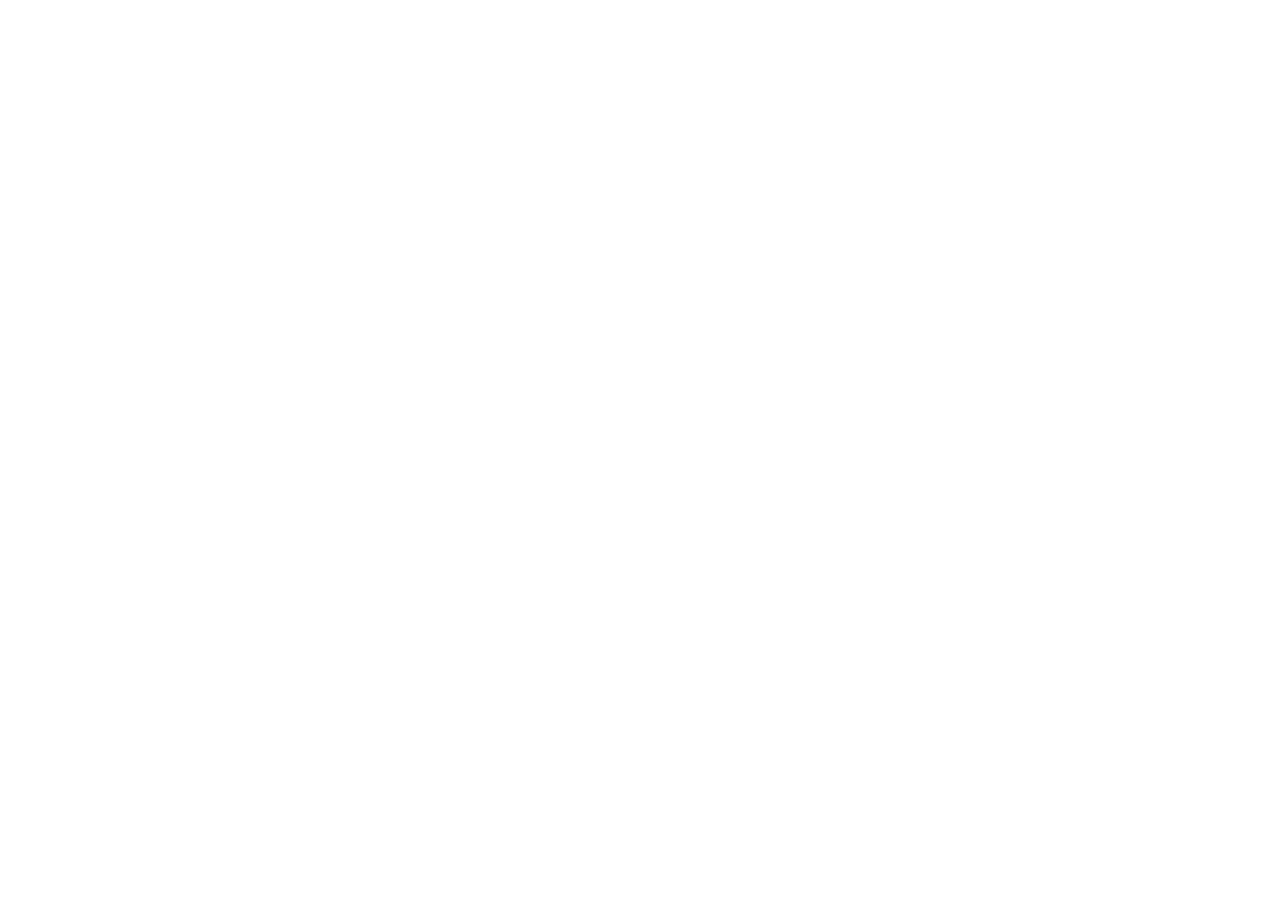
==== index.html @ a5bf9aed "first commit" ====
<!DOCTYPE html>
<html lang="en">

<head>
    <meta charset="UTF-8">
    <meta http-equiv="X-UA-Compatible" content="IE=edge">
    <meta name="viewport" content="width=device-width, initial-scale=1.0">
    <title>hotel</title>
</head>

<body>

</body>

</html>
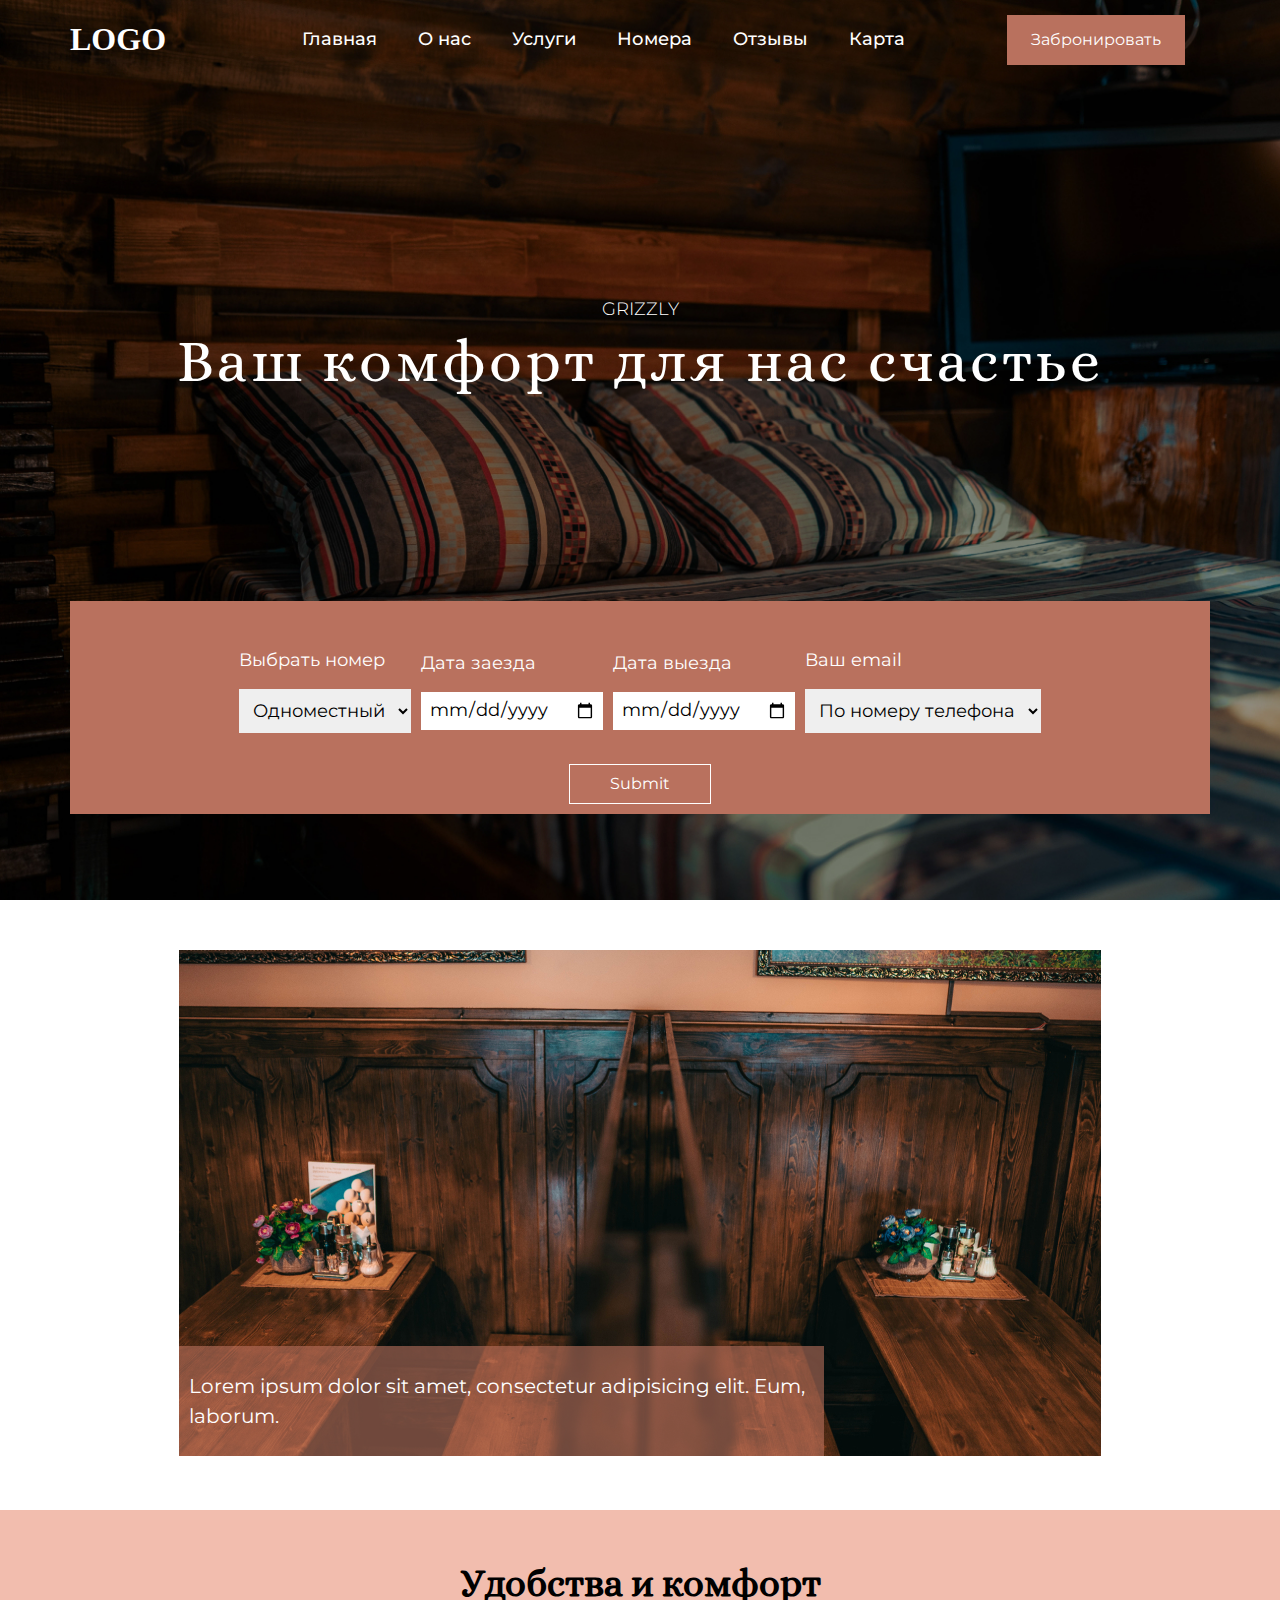
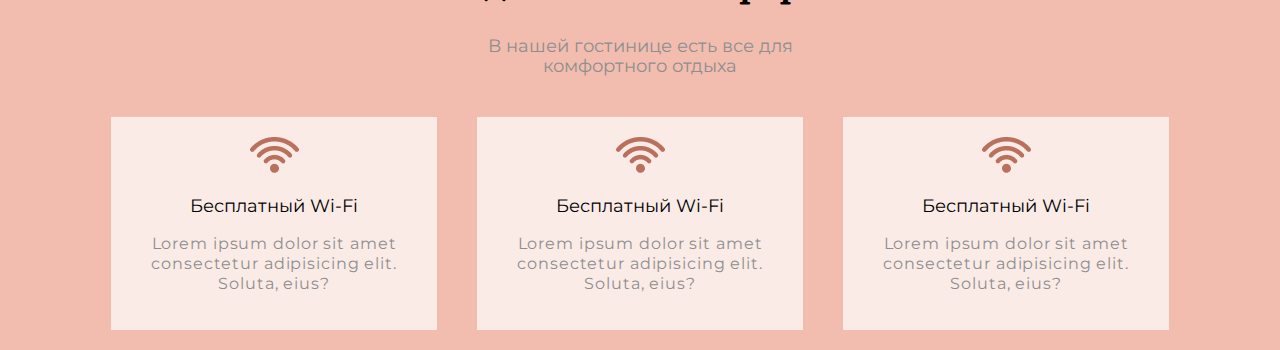
==== commit 6a4c03b4: "Сверстал первую половину." ====
--- a/index.html
+++ b/index.html
@@ -5,10 +5,154 @@
     <meta charset="UTF-8">
     <meta http-equiv="X-UA-Compatible" content="IE=edge">
     <meta name="viewport" content="width=device-width, initial-scale=1.0">
+
+    <link href="https://fonts.googleapis.com/css2?family=Montserrat:ital,wght@0,100;0,200;0,300;0,400;0,500;0,600;0,700;0,800;0,900;1,100;1,200;1,300;1,400;1,500;1,600;1,700;1,800;1,900&display=swap" rel="stylesheet">
+    <link href="https://fonts.googleapis.com/css2?family=Alice&display=swap" rel="stylesheet">
+
+    <link rel="stylesheet" href="./css/normalize.css">
+    <link rel="stylesheet" href="./css/index.css">
+
     <title>hotel</title>
 </head>
 
 <body>
+    <section class="section_100vh main-screen">
+        <div class="container">
+            <header class="header">
+                <div class="logo" style="color: #fff;">
+                    <h1>LOGO</h1>
+                </div>
+
+                <nav class="menu">
+                    <ul>
+                        <li class="menu__item">
+                            <a href="">Главная</a>
+                        </li>
+                        <li class="menu__item">
+                            <a href="">О нас</a>
+                        </li>
+                        <li class="menu__item">
+                            <a href="">Услуги</a>
+                        </li>
+                        <li class="menu__item">
+                            <a href="">Номера</a>
+                        </li>
+                        <li class="menu__item">
+                            <a href="">Отзывы</a>
+                        </li>
+                        <li class="menu__item">
+                            <a href="">Карта</a>
+                        </li>
+                    </ul>
+                </nav>
+
+                <div class="reservation">
+                    <button class=" button-request">
+                        Забронировать
+                    </button>
+                </div>
+
+            </header>
+            <section class="main-screen__content">
+                <div class="main-screen__title">
+                    <p>GRIZZLY</p>
+                    <h1>Ваш комфорт для нас счастье</h1>
+                </div>
+
+                <form action="" class="form-request">
+                    <div class="form-request__wrap">
+                        <div class="form-request__item">
+                            <p>Выбрать номер</p>
+                            <select size="1" class="form-select__item">
+                                <option>Одноместный</option>
+                                <option>Двухместный</option>
+                            </select>
+                        </div>
+                        <div class="form-request__item form-request__date">
+                            <p>Дата заезда</p>
+                            <input type="date">
+                        </div>
+                        <div class="form-request__item form-request__date">
+                            <p>Дата выезда</p>
+                            <input type="date">
+                        </div>
+                        <div class="form-request__item">
+                            <p>Ваш email</p>
+                            <select size="1" class="form-select__item">
+                                <option>По номеру телефона</option>
+                                <option>По email</option>
+                            </select>
+                        </div>
+                    </div>
+                    <div class="button-request__form">
+                        <input type="submit">
+                    </div>
+                </form>
+            </section>
+        </div>
+    </section>
+
+    <section class="gallery">
+        <div class="container">
+            <div class="images">
+                <div class="image">
+                    <img src="./img/imageSlider/1.jpg" alt="">
+                    <div class="image__text">
+                        <p>Lorem ipsum dolor sit amet, consectetur adipisicing elit. Eum, laborum.</p>
+                    </div>
+                </div>
+            </div>
+        </div>
+    </section>
+
+    <section class="advantages">
+        <div class="container">
+            <div class="advantages__wrap">
+                <div class="advantages__text">
+                    <div class="advantages__title">
+                        <h2>Удобства и комфорт</h2>
+                    </div>
+                    <div class="advantages__description">
+                        <p>В нашей гостинице есть все для комфортного отдыха</p>
+                    </div>
+
+                </div>
+
+                <div class="advantages-cards">
+                    <div class="advantages-card">
+                        <div class="advantages-card__img">
+                            <img src="./img/wifi.png" alt="">
+                        </div>
+
+                        <div class="advantages-card__text">
+                            <h3>Бесплатный Wi-Fi</h3>
+                            <p>Lorem ipsum dolor sit amet consectetur adipisicing elit. Soluta, eius?</p>
+                        </div>
+                    </div>
+                    <div class="advantages-card">
+                        <div class="advantages-card__img">
+                            <img src="./img/wifi.png" alt="">
+                        </div>
+
+                        <div class="advantages-card__text">
+                            <h3>Бесплатный Wi-Fi</h3>
+                            <p>Lorem ipsum dolor sit amet consectetur adipisicing elit. Soluta, eius?</p>
+                        </div>
+                    </div>
+                    <div class="advantages-card">
+                        <div class="advantages-card__img">
+                            <img src="./img/wifi.png" alt="">
+                        </div>
+
+                        <div class="advantages-card__text">
+                            <h3>Бесплатный Wi-Fi</h3>
+                            <p>Lorem ipsum dolor sit amet consectetur adipisicing elit. Soluta, eius?</p>
+                        </div>
+                    </div>
+                </div>
+            </div>
+        </div>
+    </section>
 
 </body>
 
--- a/css/index.css
+++ b/css/index.css
@@ -0,0 +1,228 @@
+button,
+input,
+select {
+    border: none;
+    outline: none;
+}
+
+body {
+    color: #fff;
+}
+
+a {
+    text-decoration: none;
+    color: #fff;
+}
+
+ul {
+    list-style-type: none;
+}
+
+.button-request {
+    font-family: Montserrat, sans-serif;
+    color: #fff;
+    border: none;
+    background: #B9715E;
+    padding: 16px 24px;
+}
+
+.section_100vh {
+    min-height: 100vh;
+}
+
+.container {
+    width: 100%;
+    max-width: 1140px;
+    margin: 0 auto;
+}
+
+.main-screen {
+    background-image: url("../img/background.jpg");
+    background-size: cover;
+}
+
+.header {
+    display: flex;
+    justify-content: space-between;
+    align-items: center;
+}
+
+.logo {
+    width: 10%;
+}
+
+.menu {
+    width: 60%;
+}
+
+.reservation {
+    text-align: center;
+    width: 20%;
+}
+
+.menu ul {
+    display: flex;
+    justify-content: space-around;
+}
+
+.menu__item {
+    font-family: Montserrat, sans-serif;
+    font-size: 18px;
+    font-weight: 500;
+}
+
+.main-screen__title {
+    padding: 200px 0;
+    text-align: center;
+}
+
+.main-screen__title p {
+    font-size: 18px;
+    line-height: 22px;
+    font-family: Montserrat, sans-serif;
+    font-weight: 300;
+}
+
+.main-screen__title h1 {
+    font-family: Alice;
+    font-size: 60px;
+    line-height: 1px;
+    font-weight: normal;
+    letter-spacing: 0.055em;
+}
+
+.form-request {
+    display: flex;
+    justify-content: center;
+    align-items: center;
+    background: #B9715E;
+    flex-wrap: wrap;
+}
+
+.form-request__wrap {
+    font-family: Montserrat;
+    font-size: 18px;
+    display: flex;
+    justify-content: center;
+    align-items: center;
+    padding: 31px;
+    width: 100%;
+}
+
+.form-request__item {
+    padding: 0 5px;
+}
+
+.form-request input,
+.form-select__item {
+    padding: 10px;
+}
+
+.form-request__date input {
+    padding: 7.5px;
+}
+
+.button-request__form {
+    padding-bottom: 10px;
+}
+
+.button-request__form input {
+    font-family: Montserrat, sans-serif;
+    color: #fff;
+    border: none;
+    background: transparent;
+    border: white 1px solid;
+    padding: 10px 40px;
+}
+
+.gallery {
+    padding: 50px;
+}
+
+.images {
+    display: flex;
+    justify-content: center;
+}
+
+.image {
+    position: relative;
+}
+
+.image__text {
+    position: absolute;
+    bottom: 4px;
+    left: 0;
+    background: rgba(185, 113, 94, 0.6);
+    max-width: 70%;
+}
+
+.image__text p {
+    font-family: Montserrat;
+    font-style: normal;
+    font-weight: normal;
+    font-size: 20px;
+    line-height: 30px;
+    padding: 5px 10px;
+}
+
+.advantages {
+    background: rgba(230, 123, 94, 0.5);
+}
+
+.advantages__wrap {
+    padding: 20px;
+}
+
+.advantages__text {
+    text-align: center;
+}
+
+.advantages__title {
+    color: #000;
+    font-family: Alice;
+    font-size: 25px;
+}
+
+.advantages__description {
+    margin: 0 auto;
+    font-family: Montserrat;
+    font-style: normal;
+    font-weight: normal;
+    font-size: 18px;
+    color: #8E8E8E;
+    max-width: 430px;
+}
+
+.advantages-cards {
+    margin-top: 40px;
+    display: flex;
+    justify-content: center;
+    flex-wrap: wrap;
+}
+
+.advantages-card {
+    width: 26%;
+    margin: 0 20px;
+    padding: 20px;
+    text-align: center;
+    background: rgba(255, 255, 255, 0.7);
+}
+
+.advantages-card__text h3 {
+    color: #000000;
+    font-family: Montserrat;
+    font-style: normal;
+    font-weight: normal;
+    font-size: 18px;
+}
+
+.advantages-card__text p {
+    font-family: Montserrat;
+    font-style: normal;
+    font-weight: normal;
+    font-size: 16px;
+    line-height: 20px;
+    text-align: center;
+    letter-spacing: 0.055em;
+    color: #8E8E8E;
+}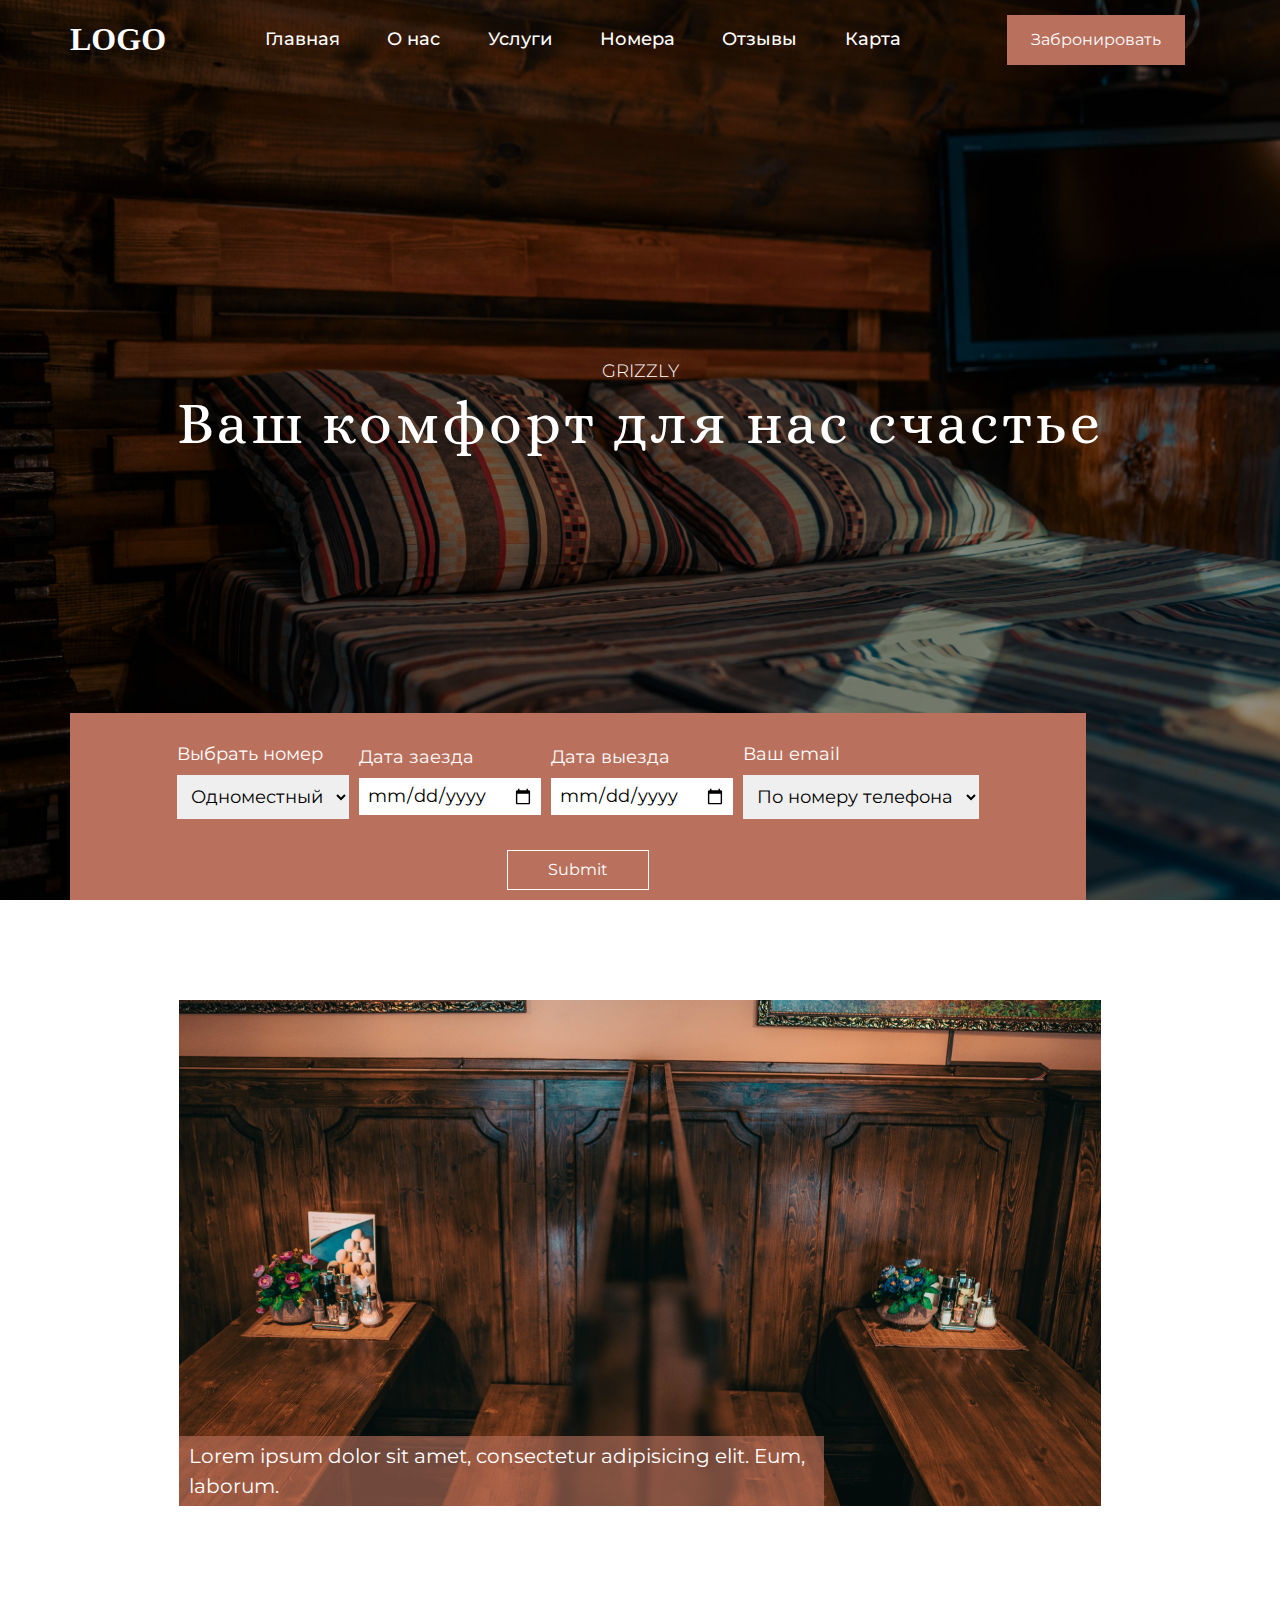
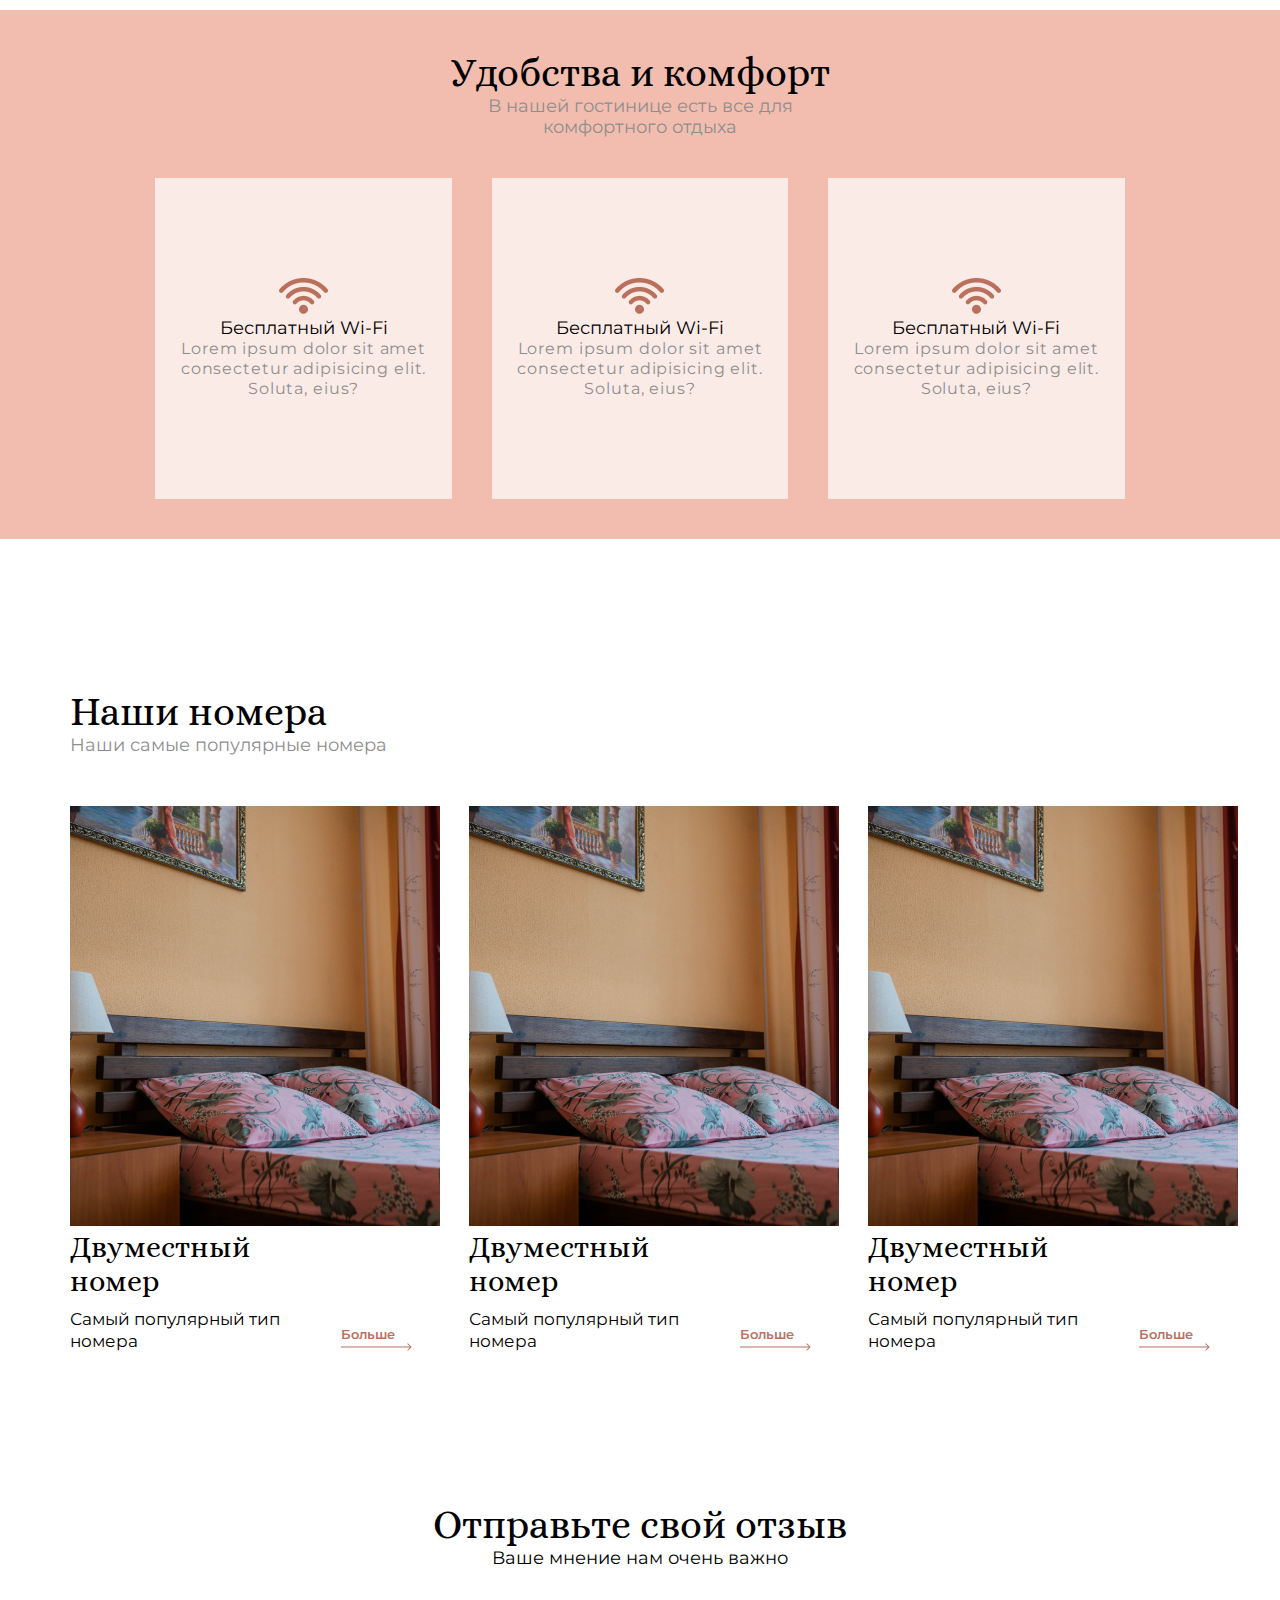
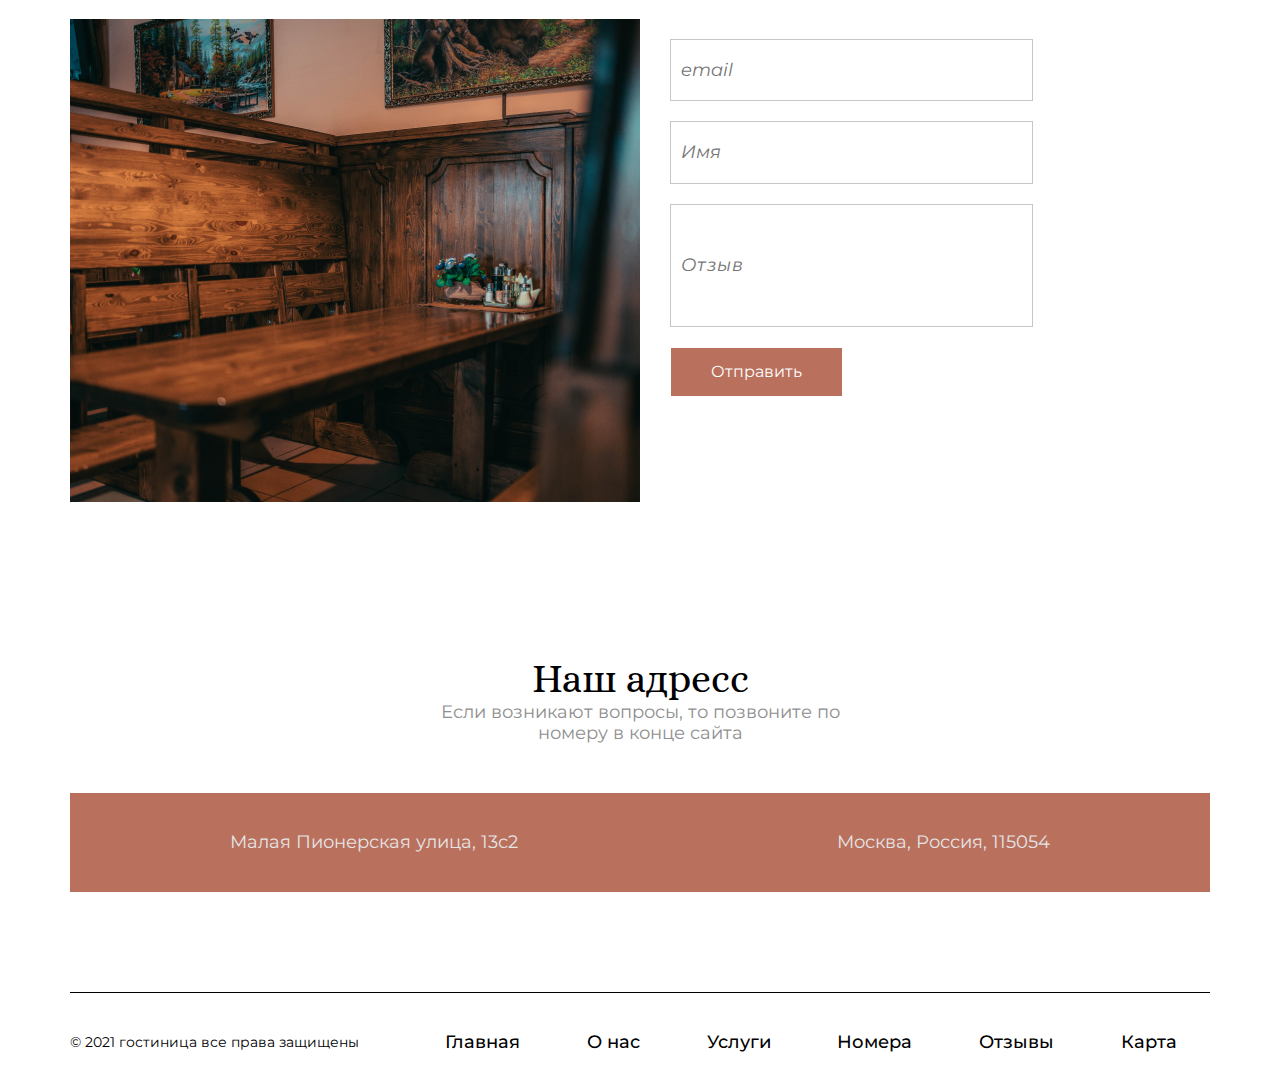
==== commit 2a18065f: "Выровнял header через absolute. Закончил версию под ПК." ====
--- a/index.html
+++ b/index.html
@@ -54,40 +54,42 @@
 
             </header>
             <section class="main-screen__content">
-                <div class="main-screen__title">
-                    <p>GRIZZLY</p>
-                    <h1>Ваш комфорт для нас счастье</h1>
-                </div>
-
-                <form action="" class="form-request">
-                    <div class="form-request__wrap">
-                        <div class="form-request__item">
-                            <p>Выбрать номер</p>
-                            <select size="1" class="form-select__item">
+                <div class="main-screen__wrap">
+                    <div class="main-screen__title">
+                        <p>GRIZZLY</p>
+                        <h1>Ваш комфорт для нас счастье</h1>
+                    </div>
+
+                    <form action="" class="form-request">
+                        <div class="form-request__wrap">
+                            <div class="form-request__item">
+                                <p>Выбрать номер</p>
+                                <select size="1" class="form-select__item">
                                 <option>Одноместный</option>
                                 <option>Двухместный</option>
                             </select>
-                        </div>
-                        <div class="form-request__item form-request__date">
-                            <p>Дата заезда</p>
-                            <input type="date">
-                        </div>
-                        <div class="form-request__item form-request__date">
-                            <p>Дата выезда</p>
-                            <input type="date">
-                        </div>
-                        <div class="form-request__item">
-                            <p>Ваш email</p>
-                            <select size="1" class="form-select__item">
+                            </div>
+                            <div class="form-request__item form-request__date">
+                                <p>Дата заезда</p>
+                                <input type="date">
+                            </div>
+                            <div class="form-request__item form-request__date">
+                                <p>Дата выезда</p>
+                                <input type="date">
+                            </div>
+                            <div class="form-request__item">
+                                <p>Ваш email</p>
+                                <select size="1" class="form-select__item">
                                 <option>По номеру телефона</option>
                                 <option>По email</option>
                             </select>
-                        </div>
-                    </div>
-                    <div class="button-request__form">
-                        <input type="submit">
-                    </div>
-                </form>
+                            </div>
+                        </div>
+                        <div class="button-request__form">
+                            <input type="submit">
+                        </div>
+                    </form>
+                </div>
             </section>
         </div>
     </section>
@@ -154,6 +156,163 @@
         </div>
     </section>
 
+    <section class="rooms">
+        <div class="container">
+            <div class="rooms__wrap">
+                <div class="rooms__title">
+                    <h3>Наши номера</h3>
+                    <p>
+                        Наши самые популярные номера
+                    </p>
+                </div>
+
+                <div class="rooms-cards">
+                    <div class="room-card">
+                        <div class="room__img">
+                            <img src="./img/imageRooms/1.png" alt="">
+                        </div>
+                        <div class="room-info">
+                            <div class="room-info__text">
+                                <a href="">Двуместный номер</a>
+                                <p>Самый популярный тип номера</p>
+                            </div>
+                            <div class="room-link">
+                                <a href="#">
+                                    <div class="room-link__text">
+                                        <p>Больше</p>
+                                        <img src="./img/arrow.png" alt="">
+                                    </div>
+                                </a>
+                            </div>
+                        </div>
+                    </div>
+                    <div class="room-card">
+                        <div class="room__img">
+                            <img src="./img/imageRooms/1.png" alt="">
+                        </div>
+                        <div class="room-info">
+                            <div class="room-info__text">
+                                <a href="">Двуместный номер</a>
+                                <p>Самый популярный тип номера</p>
+                            </div>
+                            <div class="room-link">
+                                <a href="#">
+                                    <div class="room-link__text">
+                                        <p>Больше</p>
+                                        <img src="./img/arrow.png" alt="">
+                                    </div>
+                                </a>
+                            </div>
+                        </div>
+                    </div>
+                    <div class="room-card">
+                        <div class="room__img">
+                            <img src="./img/imageRooms/1.png" alt="">
+                        </div>
+                        <div class="room-info">
+                            <div class="room-info__text">
+                                <a href="">Двуместный номер</a>
+                                <p>Самый популярный тип номера</p>
+                            </div>
+                            <div class="room-link">
+                                <a href="#">
+                                    <div class="room-link__text">
+                                        <p>Больше</p>
+                                        <img src="./img/arrow.png" alt="">
+                                    </div>
+                                </a>
+                            </div>
+                        </div>
+                    </div>
+                </div>
+            </div>
+        </div>
+    </section>
+
+    <section class="review">
+        <div class="container">
+            <div class="review__wrap">
+                <div class="review__title">
+                    <h2>Отправьте свой отзыв</h2>
+                    <p>Ваше мнение нам очень важно</p>
+                </div>
+
+                <div class="review-content">
+                    <div class="review-content__img">
+                        <img src="./img/background-review.jpg" alt="">
+                    </div>
+                    <div class="review-content__form">
+                        <form action="" class="review-form">
+                            <input type="text" placeholder="email" class="review-form__item">
+                            <input type="text" placeholder="Имя" class="review-form__item">
+                            <input type="text" placeholder="Отзыв" class="form__review">
+
+                            <button class="review__btn">
+                                Отправить
+                            </button>
+                        </form>
+                    </div>
+                </div>
+            </div>
+        </div>
+    </section>
+
+    <section class="address">
+        <div class="container">
+            <div class="address__wrap">
+                <div class="address-title">
+                    <h2>Наш адресс</h2>
+                    <p>Если возникают вопросы, то позвоните по номеру в конце сайта</p>
+                </div>
+                <div class="our-address">
+                    <div class="street">
+                        <p>Малая Пионерская улица, 13с2</p>
+                    </div>
+                    <div class="city">
+                        <p> Москва, Россия, 115054</p>
+                    </div>
+                </div>
+            </div>
+        </div>
+    </section>
+
+    <script type="text/javascript" charset="utf-8" async src="https://api-maps.yandex.ru/services/constructor/1.0/js/?um=constructor%3Adae9c3889c073b16b7e6adbdf077f5c8fb7e6ec7d038e91c7e09d894004994eb&amp;width=100%25&amp;height=462&amp;lang=ru_RU&amp;scroll=true"></script>
+
+    <footer class="footer">
+        <div class="container">
+            <div class="footer__wrap">
+                <div class="hostel-law">
+                    <p>© 2021 гостиница все права защищены</p>
+                </div>
+
+                <nav class="menu">
+                    <ul>
+                        <li class="menu__item">
+                            <a href="">Главная</a>
+                        </li>
+                        <li class="menu__item">
+                            <a href="">О нас</a>
+                        </li>
+                        <li class="menu__item">
+                            <a href="">Услуги</a>
+                        </li>
+                        <li class="menu__item">
+                            <a href="">Номера</a>
+                        </li>
+                        <li class="menu__item">
+                            <a href="">Отзывы</a>
+                        </li>
+                        <li class="menu__item">
+                            <a href="">Карта</a>
+                        </li>
+                    </ul>
+                </nav>
+            </div>
+        </div>
+
+    </footer>
+
+
 </body>
 
 </html>--- a/css/index.css
+++ b/css/index.css
@@ -1,3 +1,9 @@
+* {
+    margin: 0;
+    padding: 0;
+    box-sizing: border-box;
+}
+
 button,
 input,
 select {
@@ -11,7 +17,6 @@
 
 a {
     text-decoration: none;
-    color: #fff;
 }
 
 ul {
@@ -71,9 +76,17 @@
     font-weight: 500;
 }
 
+.menu__item a {
+    color: #fff;
+}
+
 .main-screen__title {
-    padding: 200px 0;
-    text-align: center;
+    text-align: center;
+    margin: 0 auto;
+    position: absolute;
+    top: 40%;
+    left: 0;
+    right: 0;
 }
 
 .main-screen__title p {
@@ -97,6 +110,12 @@
     align-items: center;
     background: #B9715E;
     flex-wrap: wrap;
+    position: absolute;
+    bottom: 0;
+}
+
+.form-request__item p {
+    padding-bottom: 10px;
 }
 
 .form-request__wrap {
@@ -136,7 +155,7 @@
 }
 
 .gallery {
-    padding: 50px;
+    margin: 100px 0;
 }
 
 .images {
@@ -170,17 +189,19 @@
 }
 
 .advantages__wrap {
-    padding: 20px;
+    padding: 40px 0;
 }
 
 .advantages__text {
     text-align: center;
 }
 
-.advantages__title {
-    color: #000;
-    font-family: Alice;
-    font-size: 25px;
+.advantages__title h2 {
+    font-family: Alice;
+    font-style: normal;
+    font-weight: normal;
+    font-size: 40px;
+    color: #000000;
 }
 
 .advantages__description {
@@ -203,7 +224,7 @@
 .advantages-card {
     width: 26%;
     margin: 0 20px;
-    padding: 20px;
+    padding: 100px 20px;
     text-align: center;
     background: rgba(255, 255, 255, 0.7);
 }
@@ -225,4 +246,229 @@
     text-align: center;
     letter-spacing: 0.055em;
     color: #8E8E8E;
+}
+
+.rooms {
+    color: #000;
+    margin-top: 150px;
+}
+
+.rooms__title h3 {
+    font-family: Alice;
+    font-style: normal;
+    font-weight: normal;
+    font-size: 40px;
+    color: #000000;
+    margin: 0px;
+}
+
+.rooms__title p {
+    font-family: Montserrat;
+    font-style: normal;
+    font-weight: normal;
+    font-size: 18px;
+    color: #8E8E8E;
+}
+
+.rooms-cards {
+    display: flex;
+    flex-wrap: wrap;
+    justify-content: space-between;
+    margin-top: 50px;
+}
+
+.room-card {
+    width: 30%;
+}
+
+.room-info__text a {
+    font-family: Alice;
+    font-style: normal;
+    font-weight: normal;
+    font-size: 30px;
+    line-height: 34px;
+    color: #000000;
+}
+
+.room-info__text p {
+    padding-top: 10px;
+    font-family: Montserrat;
+    font-style: normal;
+    font-weight: normal;
+    font-size: 17px;
+    line-height: 22px;
+    color: #000000;
+}
+
+.room-link a {
+    font-family: Montserrat;
+    font-style: normal;
+    font-weight: 600;
+    font-size: 13px;
+    line-height: 12px;
+    color: #B9715E;
+}
+
+.room-info {
+    display: flex;
+    align-items: flex-end;
+}
+
+.room-link {
+    display: block;
+    margin-left: 20px;
+}
+
+.review {
+    margin-top: 150px;
+    color: #000;
+}
+
+.review__title {
+    text-align: center;
+}
+
+.review__title h2 {
+    font-family: Alice;
+    font-style: normal;
+    font-weight: normal;
+    font-size: 40px;
+    line-height: 46px;
+    text-align: center;
+    color: #000000;
+}
+
+.review__title p {
+    font-family: Montserrat;
+    font-style: normal;
+    font-weight: normal;
+    font-size: 18px;
+}
+
+.review-content {
+    margin-top: 50px;
+    display: flex;
+}
+
+.review-content__form {
+    margin-left: 30px;
+}
+
+.review-form input {
+    margin-top: 20px;
+}
+
+.review-form__item {
+    display: block;
+    padding: 20px 100px;
+    padding-left: 10px;
+    border: 1px solid rgba(142, 142, 142, 0.5);
+    box-sizing: border-box;
+    font-family: Montserrat;
+    font-style: italic;
+    font-weight: normal;
+    font-size: 18px;
+    color: #8E8E8E;
+}
+
+.form__review {
+    padding: 50px 100px;
+    padding-left: 10px;
+    border: 1px solid rgba(142, 142, 142, 0.5);
+    box-sizing: border-box;
+    font-family: Montserrat;
+    font-style: italic;
+    font-weight: normal;
+    font-size: 18px;
+    /* identical to box height */
+    letter-spacing: 0.055em;
+    color: #8E8E8E;
+}
+
+.review-content__form button {
+    display: block;
+    margin-top: 20px;
+}
+
+.review__btn {
+    font-family: Montserrat, sans-serif;
+    color: #fff;
+    border: none;
+    border: white 1px solid;
+    padding: 15px 40px;
+    background: #B9715E;
+}
+
+.address {
+    margin-top: 150px;
+    color: #000;
+}
+
+.address-title h2 {
+    font-family: Alice;
+    font-style: normal;
+    font-weight: normal;
+    font-size: 40px;
+    color: #000000;
+}
+
+.address-title p {
+    margin-top: 20px;
+    margin: 0 auto;
+    max-width: 40%;
+    font-family: Montserrat;
+    font-style: normal;
+    font-weight: normal;
+    font-size: 18px;
+    text-align: center;
+    color: #8E8E8E;
+}
+
+.address-title {
+    text-align: center;
+}
+
+.our-address {
+    margin-top: 50px;
+    background: #B9715E;
+    display: flex;
+    justify-content: space-around;
+    padding: 39px 0;
+}
+
+.street p,
+.city p {
+    font-family: Montserrat;
+    font-style: normal;
+    font-weight: normal;
+    font-size: 18px;
+    color: #E5E5E5;
+}
+
+.footer__wrap {
+    border-top: 1px solid #000000;
+    padding: 39px 0;
+    margin-top: 100px;
+    display: flex;
+    align-items: center;
+}
+
+.footer nav ul li a {
+    color: #000;
+}
+
+.footer__wrap .hostel-law {
+    width: 30%;
+}
+
+.footer__wrap .hostel-law p {
+    color: #000;
+    font-family: Montserrat;
+    font-style: normal;
+    font-weight: normal;
+    font-size: 14px;
+}
+
+.footer__wrap .menu {
+    width: 70%;
 }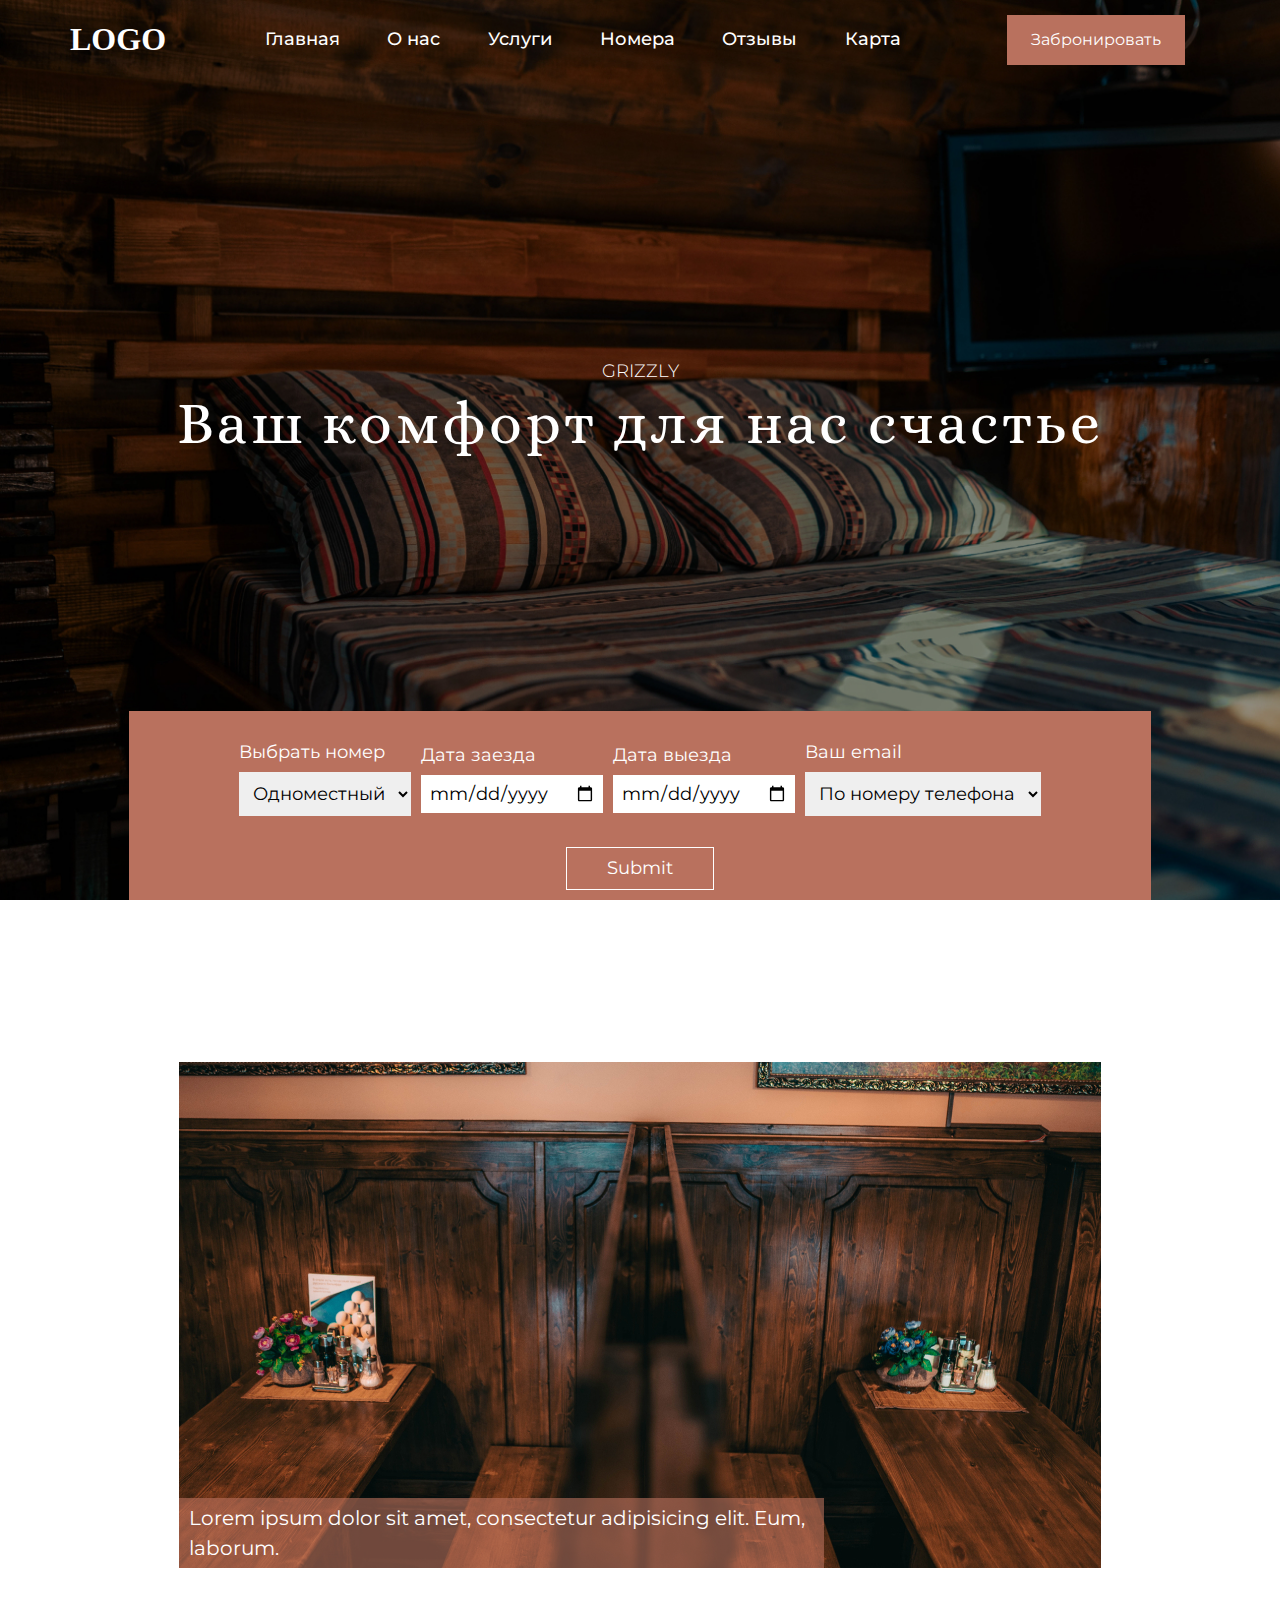
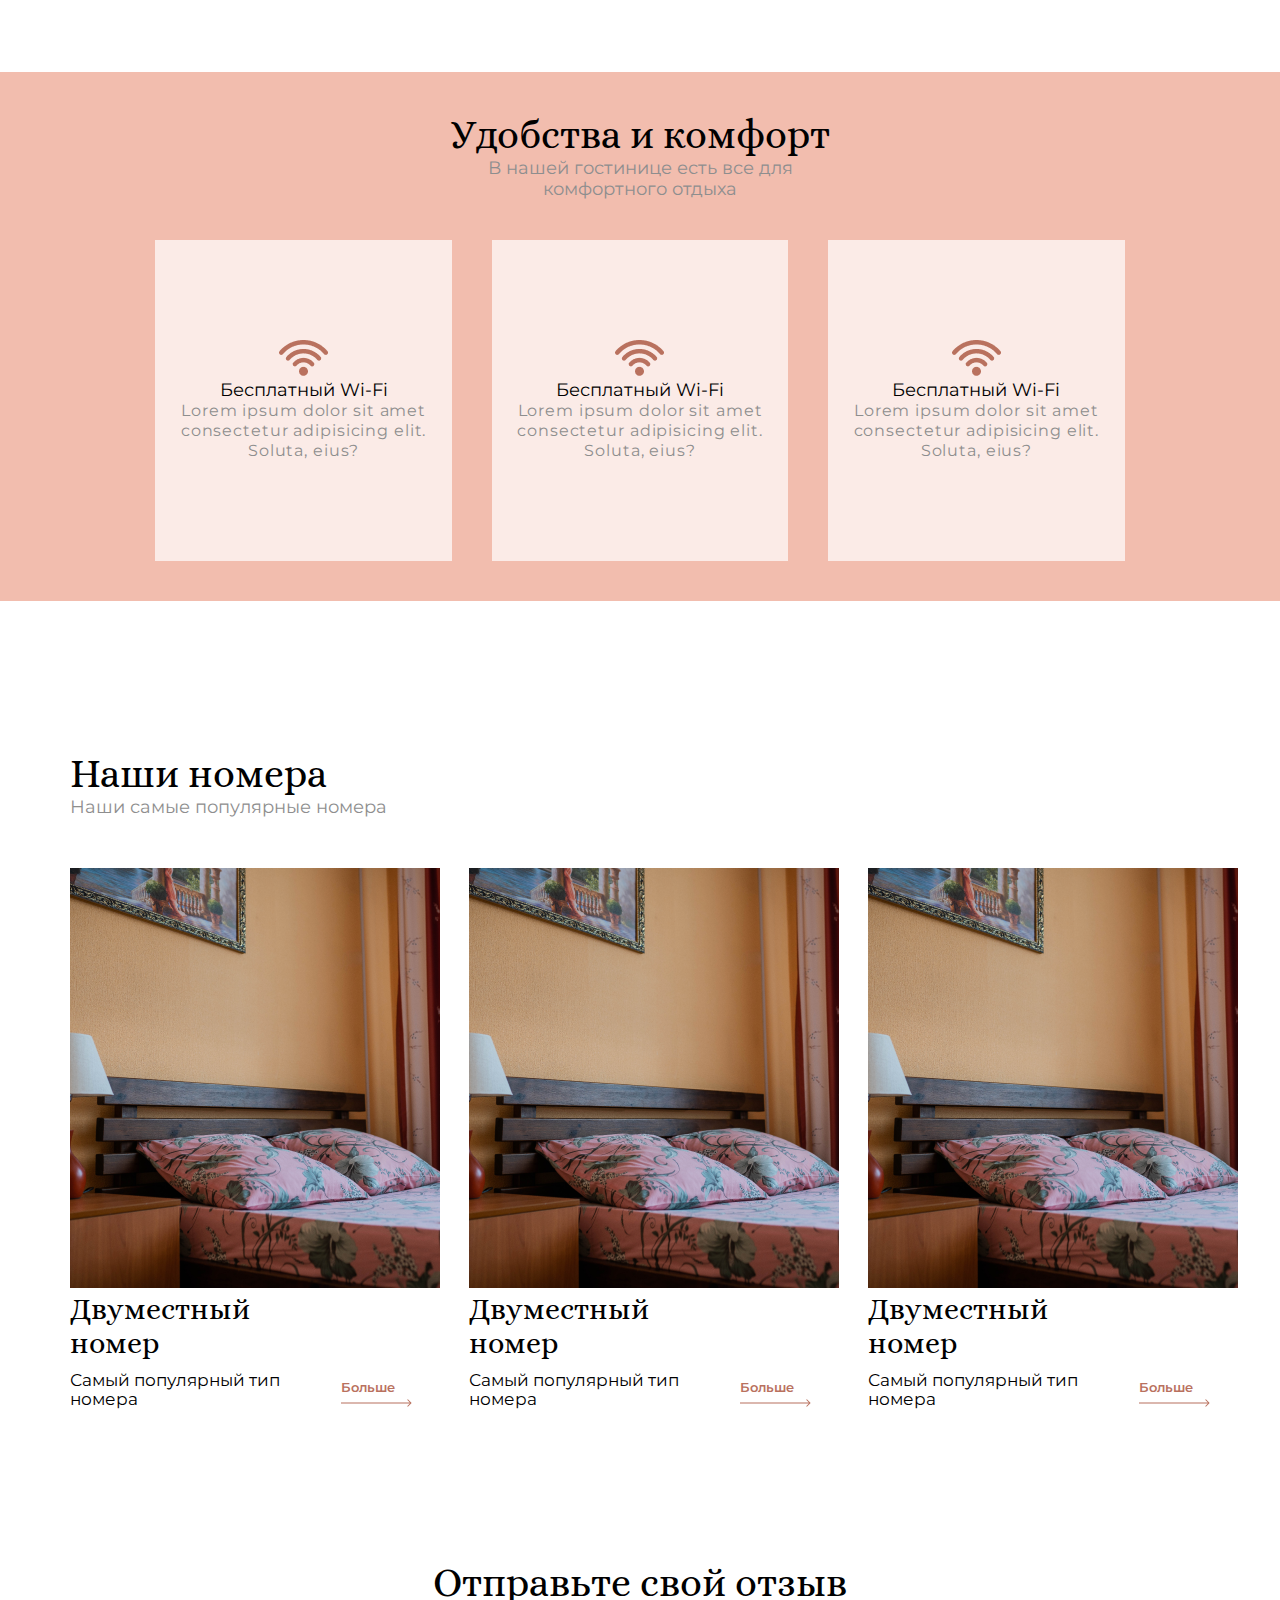
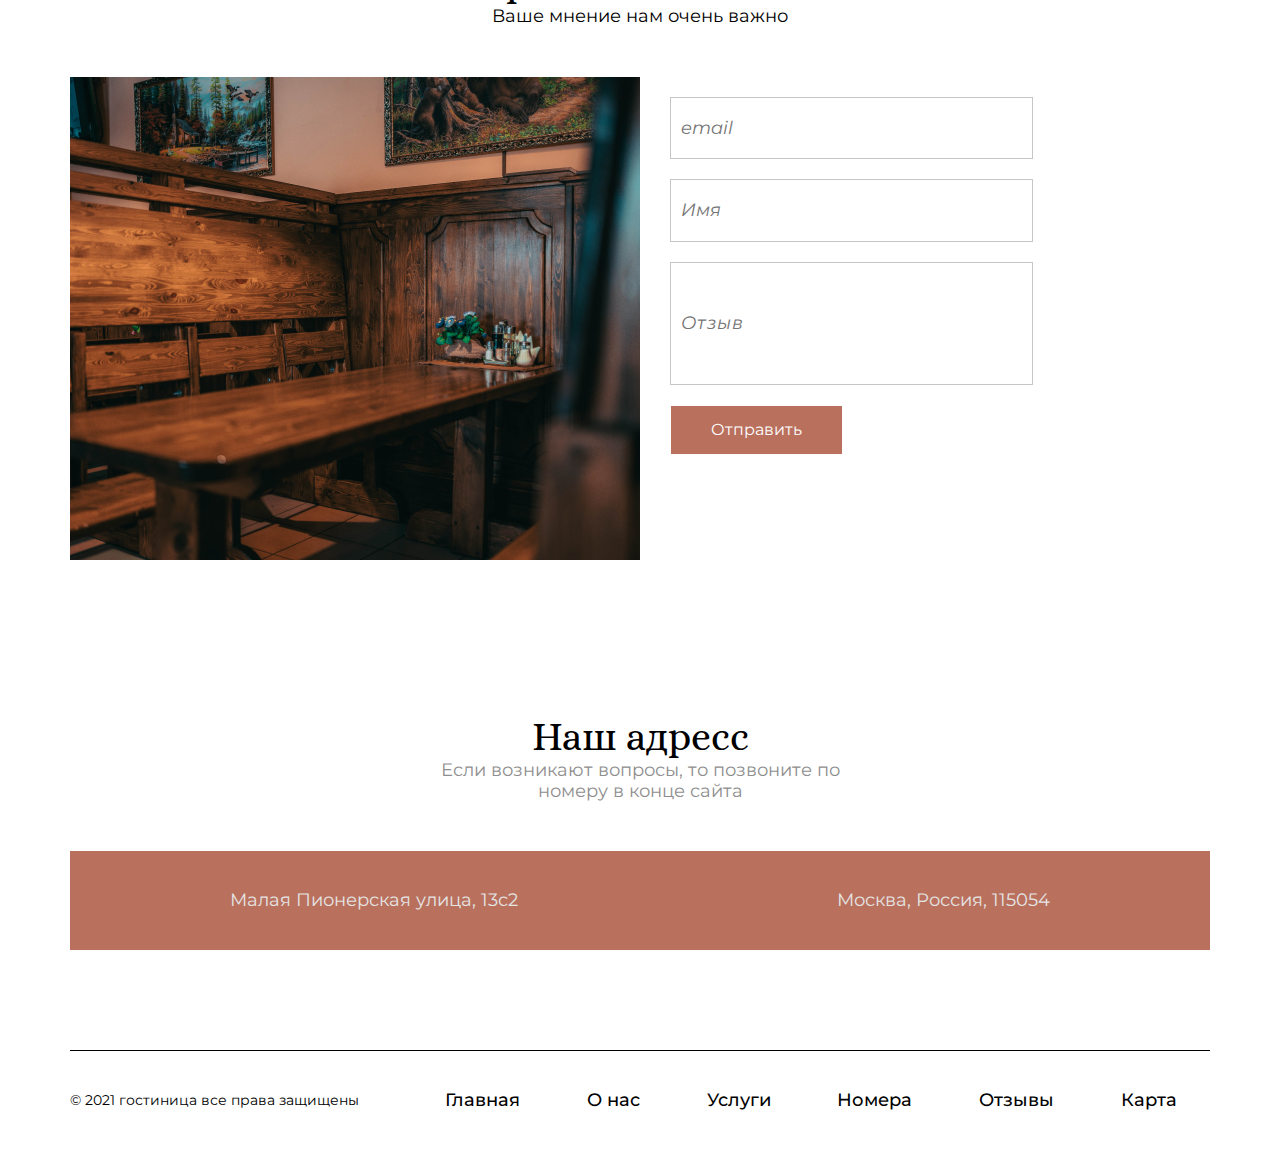
==== commit f6b5e4e9: "Переношу форму ниже." ====
--- a/index.html
+++ b/index.html
@@ -21,6 +21,14 @@
             <header class="header">
                 <div class="logo" style="color: #fff;">
                     <h1>LOGO</h1>
+                </div>
+
+                <div id="menubox" onclick="openFunction()">&#9776;</div>
+                <div id="menu" class="sidemenu">
+                    <a href="#">Обо мне</a>
+                    <a href="#">Проекты</a>
+                    <a href="#">Контакты</a>
+                    <a href="#" class="closebtn" onclick="closeFunction()">&times;</a>
                 </div>
 
                 <nav class="menu">
@@ -60,39 +68,42 @@
                         <h1>Ваш комфорт для нас счастье</h1>
                     </div>
 
-                    <form action="" class="form-request">
-                        <div class="form-request__wrap">
-                            <div class="form-request__item">
-                                <p>Выбрать номер</p>
-                                <select size="1" class="form-select__item">
-                                <option>Одноместный</option>
-                                <option>Двухместный</option>
-                            </select>
-                            </div>
-                            <div class="form-request__item form-request__date">
-                                <p>Дата заезда</p>
-                                <input type="date">
-                            </div>
-                            <div class="form-request__item form-request__date">
-                                <p>Дата выезда</p>
-                                <input type="date">
-                            </div>
-                            <div class="form-request__item">
-                                <p>Ваш email</p>
-                                <select size="1" class="form-select__item">
-                                <option>По номеру телефона</option>
-                                <option>По email</option>
-                            </select>
-                            </div>
-                        </div>
-                        <div class="button-request__form">
-                            <input type="submit">
-                        </div>
-                    </form>
                 </div>
             </section>
         </div>
     </section>
+
+    <div class="form-request__wrap">
+        <form action="" class="form-request">
+            <div class="form-request__wrap">
+                <div class="form-request__item">
+                    <p>Выбрать номер</p>
+                    <select size="1" class="form-select__item">
+                    <option>Одноместный</option>
+                    <option>Двухместный</option>
+                </select>
+                </div>
+                <div class="form-request__item form-request__date">
+                    <p>Дата заезда</p>
+                    <input type="date">
+                </div>
+                <div class="form-request__item form-request__date">
+                    <p>Дата выезда</p>
+                    <input type="date">
+                </div>
+                <div class="form-request__item">
+                    <p>Ваш email</p>
+                    <select size="1" class="form-select__item">
+                    <option>По номеру телефона</option>
+                    <option>По email</option>
+                </select>
+                </div>
+            </div>
+            <div class="button-request__form">
+                <input type="submit">
+            </div>
+        </form>
+    </div>
 
     <section class="gallery">
         <div class="container">
--- a/css/index.css
+++ b/css/index.css
@@ -124,6 +124,7 @@
     display: flex;
     justify-content: center;
     align-items: center;
+    flex-wrap: wrap;
     padding: 31px;
     width: 100%;
 }
@@ -286,7 +287,6 @@
     font-style: normal;
     font-weight: normal;
     font-size: 30px;
-    line-height: 34px;
     color: #000000;
 }
 
@@ -296,7 +296,6 @@
     font-style: normal;
     font-weight: normal;
     font-size: 17px;
-    line-height: 22px;
     color: #000000;
 }
 
@@ -305,7 +304,6 @@
     font-style: normal;
     font-weight: 600;
     font-size: 13px;
-    line-height: 12px;
     color: #B9715E;
 }
 
@@ -471,4 +469,101 @@
 
 .footer__wrap .menu {
     width: 70%;
+}
+
+#menubox {
+    display: none;
+    z-index: 2;
+    font-size: 32px;
+    cursor: pointer;
+    transition: all .6s;
+}
+
+.sidemenu {
+    position: fixed;
+    top: 0px;
+    left: 0px;
+    height: 100%;
+    width: 0px;
+    background-color: #222;
+    z-index: 999;
+    padding-top: 100px;
+    overflow-x: hidden;
+    transition: all .5s;
+}
+
+.sidemenu a {
+    padding: 8px 8px 8px 64px;
+    text-decoration: none;
+    font-size: 32px;
+    color: #999;
+    display: block;
+}
+
+.sidemenu a:hover {
+    color: white;
+}
+
+.sidemenu .closebtn {
+    position: absolute;
+    top: 0px;
+    right: 25px;
+    font-size: 36px;
+    margin-left: 32px;
+}
+
+#menubox {
+    display: none;
+}
+
+.sidemenu {
+    display: none;
+}
+
+@media (max-width: 960px) {
+    .container {
+        max-width: 900px;
+    }
+    .room-card {
+        margin-bottom: 50px;
+        width: 50%;
+    }
+    .main-screen__title h1 {
+        font-size: 50px;
+    }
+    .review {
+        margin-top: 100px;
+    }
+    .review-content__form {
+        margin-left: 10px;
+    }
+    .review-form__item {
+        padding-left: 0px;
+        padding: 20px 25px;
+    }
+    .form__review {
+        padding: 50px 25px;
+    }
+    .form-select__item {
+        padding: 7px 6px;
+    }
+    .form-request__wrap {
+        padding: 20px;
+    }
+}
+
+@media (max-width: 720px) {
+    .container {
+        max-width: 700px;
+    }
+    #menubox {
+        display: block;
+    }
+    .menu {
+        display: none;
+    }
+    .logo {
+        display: none;
+    }
+    .form-request {}
 }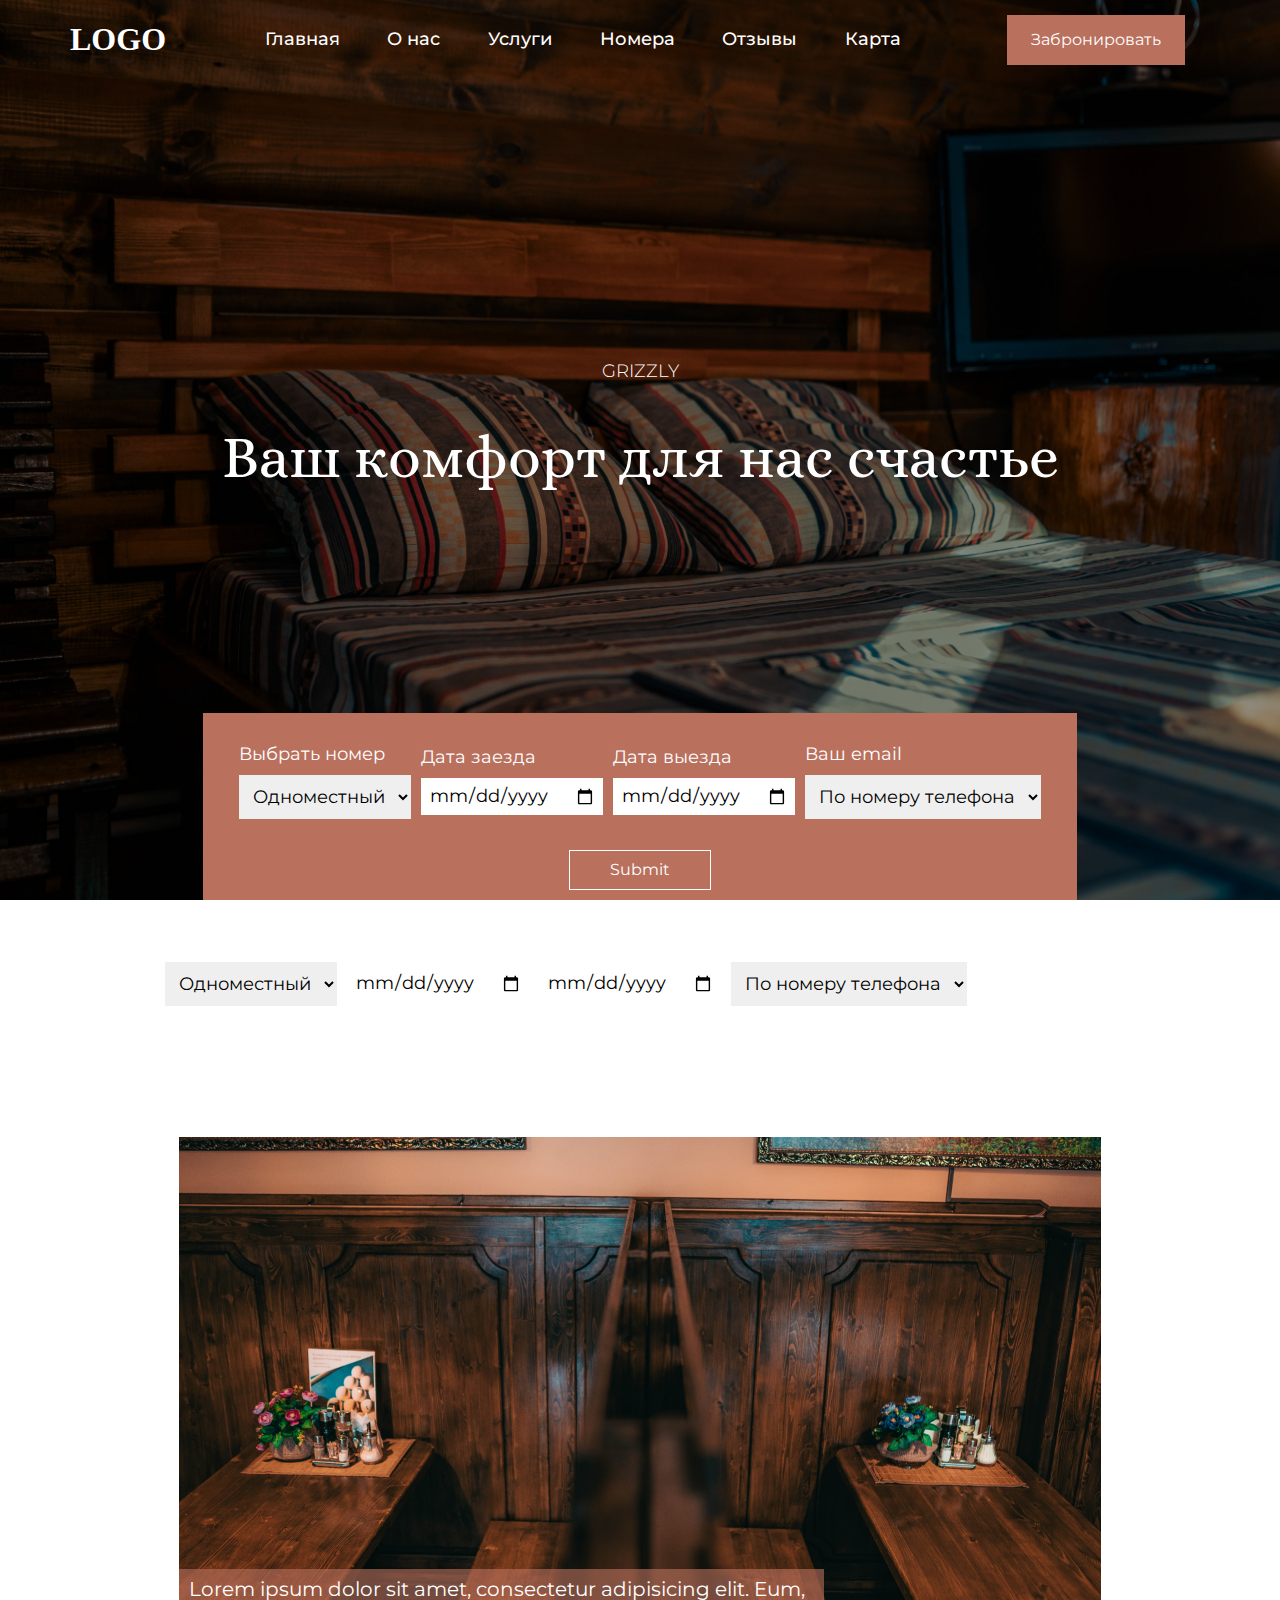
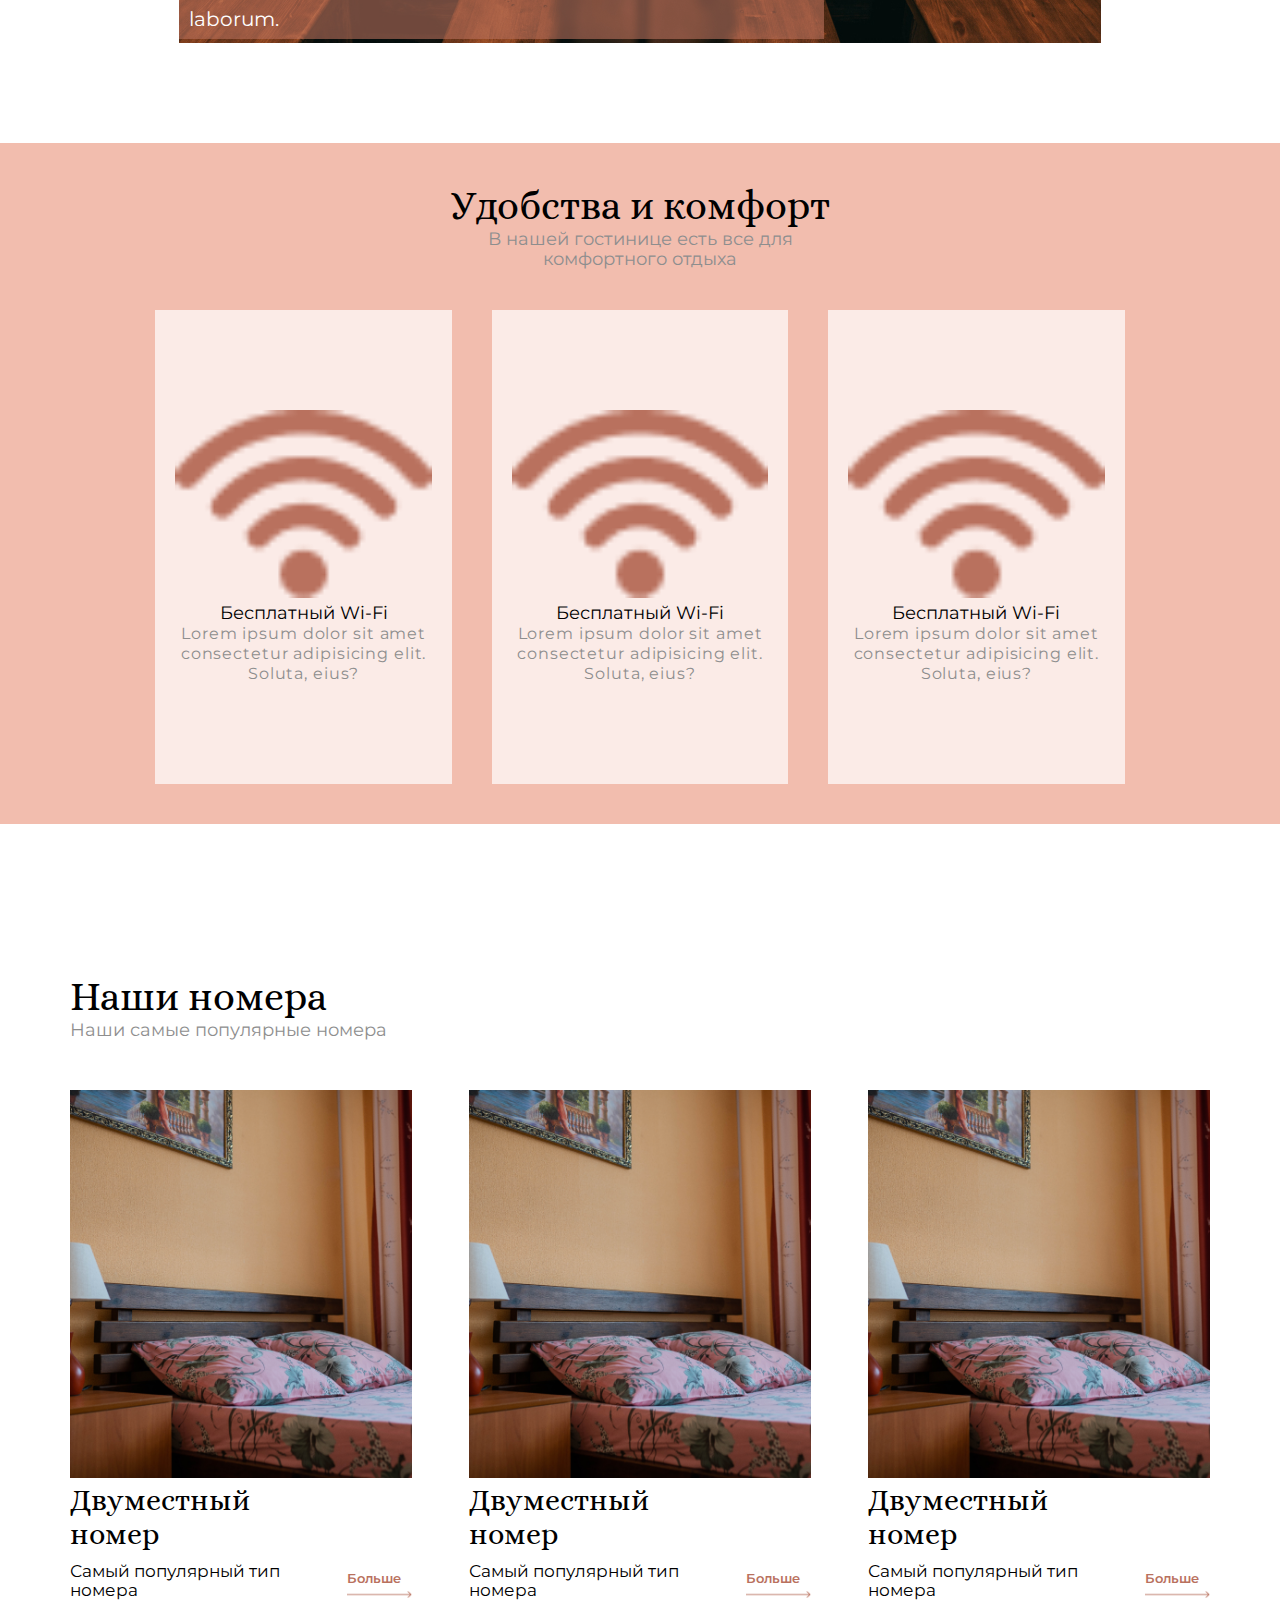
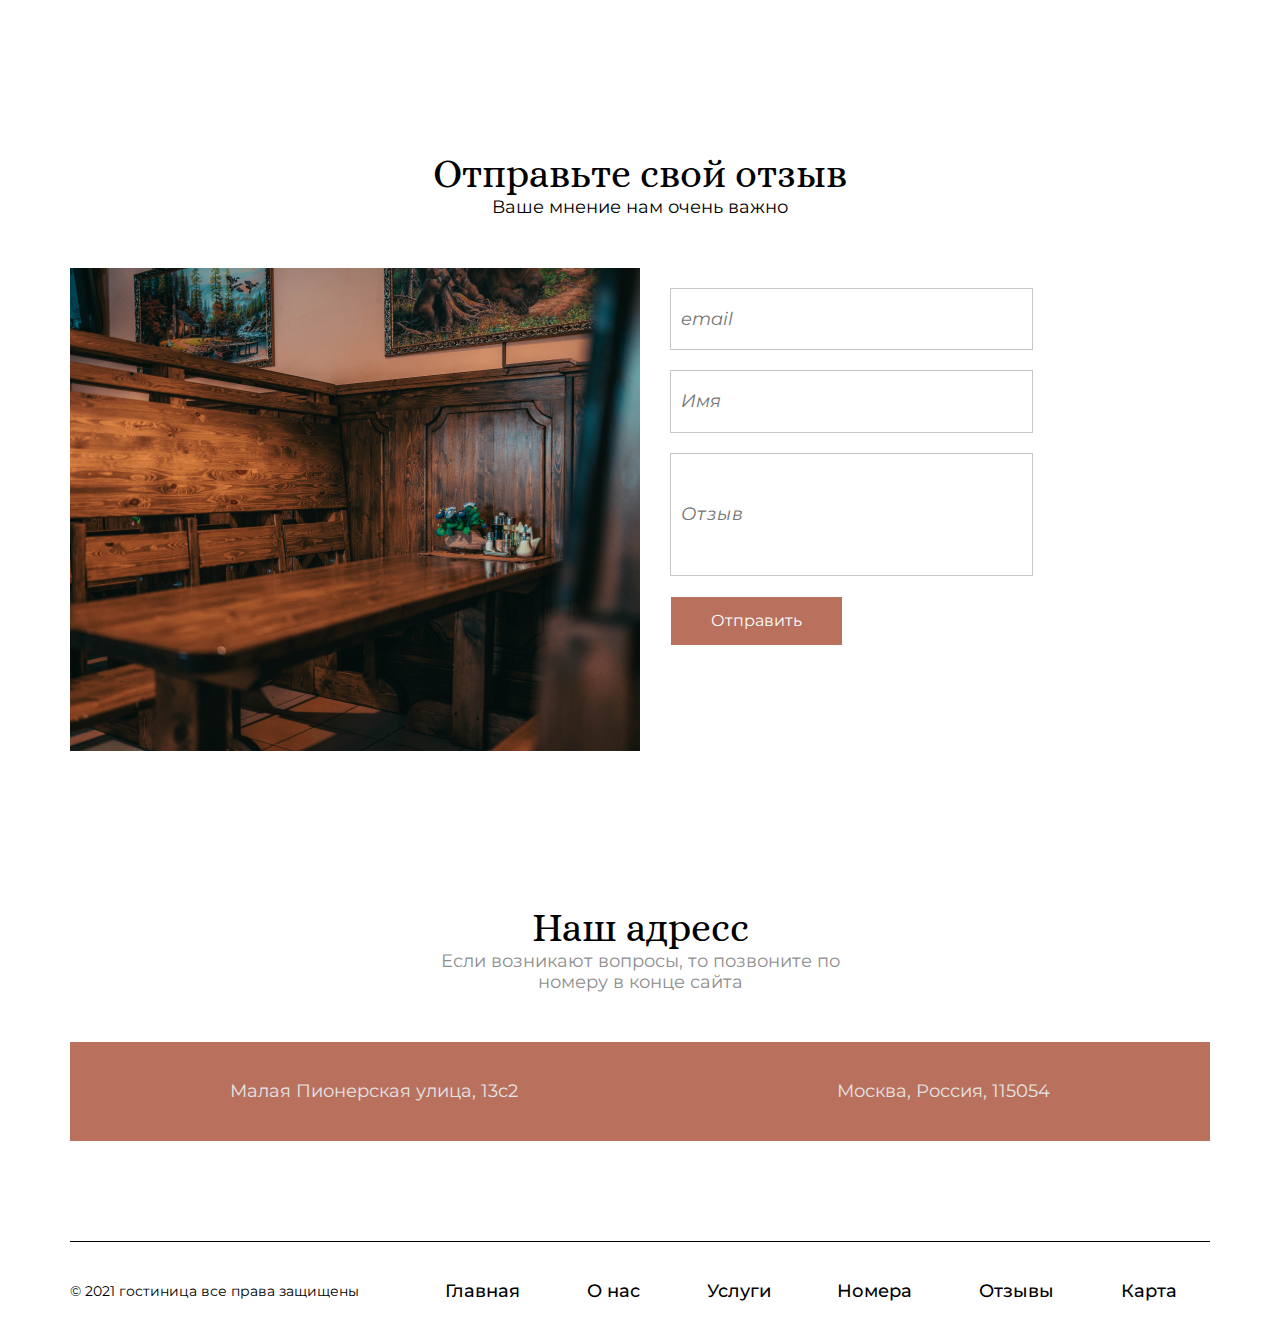
==== commit a0fbcdf0: "Сделал адаптив." ====
--- a/index.html
+++ b/index.html
@@ -69,12 +69,41 @@
                     </div>
 
                 </div>
+                <form action="" class="form-request">
+                    <div class="form-request__wrap">
+                        <div class="form-request__item">
+                            <p>Выбрать номер</p>
+                            <select size="1" class="form-select__item">
+                                <option>Одноместный</option>
+                                <option>Двухместный</option>
+                            </select>
+                        </div>
+                        <div class="form-request__item form-request__date">
+                            <p>Дата заезда</p>
+                            <input type="date">
+                        </div>
+                        <div class="form-request__item form-request__date">
+                            <p>Дата выезда</p>
+                            <input type="date">
+                        </div>
+                        <div class="form-request__item">
+                            <p>Ваш email</p>
+                            <select size="1" class="form-select__item">
+                                <option>По номеру телефона</option>
+                                <option>По email</option>
+                            </select>
+                        </div>
+                    </div>
+                    <div class="button-request__form">
+                        <input type="submit">
+                    </div>
+                </form>
             </section>
         </div>
     </section>
 
-    <div class="form-request__wrap">
-        <form action="" class="form-request">
+    <form action="" class="form-request_phone">
+        <div class="container">
             <div class="form-request__wrap">
                 <div class="form-request__item">
                     <p>Выбрать номер</p>
@@ -98,12 +127,13 @@
                     <option>По email</option>
                 </select>
                 </div>
-            </div>
-            <div class="button-request__form">
-                <input type="submit">
-            </div>
-        </form>
-    </div>
+                <div class="button-request__form">
+                    <input type="submit">
+                </div>
+            </div>
+
+        </div>
+    </form>
 
     <section class="gallery">
         <div class="container">
@@ -236,6 +266,10 @@
                         </div>
                     </div>
                 </div>
+
+                <div class="more-rooms">
+                    <button>Больше номеров</button>
+                </div>
             </div>
         </div>
     </section>
--- a/css/index.css
+++ b/css/index.css
@@ -2,6 +2,10 @@
     margin: 0;
     padding: 0;
     box-sizing: border-box;
+}
+
+img {
+    width: 100%;
 }
 
 button,
@@ -99,20 +103,23 @@
 .main-screen__title h1 {
     font-family: Alice;
     font-size: 60px;
-    line-height: 1px;
-    font-weight: normal;
-    letter-spacing: 0.055em;
+    font-weight: normal;
+}
+
+.main-screen__content {
+    display: flex;
+    justify-content: center;
 }
 
 .form-request {
-    display: flex;
-    justify-content: center;
-    align-items: center;
+    margin: 0 auto;
     background: #B9715E;
     flex-wrap: wrap;
     position: absolute;
     bottom: 0;
 }
+
+.form-request__wrap {}
 
 .form-request__item p {
     padding-bottom: 10px;
@@ -143,6 +150,7 @@
 }
 
 .button-request__form {
+    text-align: center;
     padding-bottom: 10px;
 }
 
@@ -166,6 +174,12 @@
 
 .image {
     position: relative;
+    display: flex;
+    justify-content: center;
+}
+
+.image img {
+    width: 100%;
 }
 
 .image__text {
@@ -520,9 +534,25 @@
     display: none;
 }
 
+.more-rooms {
+    display: none;
+    text-align: center;
+}
+
+.more-rooms button {
+    background: transparent;
+    font-family: Montserrat;
+    font-style: normal;
+    font-weight: normal;
+    font-size: 14px;
+    color: #000000;
+    border: 1px solid #000000;
+    padding: 20px 17px;
+}
+
 @media (max-width: 960px) {
     .container {
-        max-width: 900px;
+        max-width: 910px;
     }
     .room-card {
         margin-bottom: 50px;
@@ -547,9 +577,6 @@
     .form-select__item {
         padding: 7px 6px;
     }
-    .form-request__wrap {
-        padding: 20px;
-    }
 }
 
 @media (max-width: 720px) {
@@ -565,5 +592,136 @@
     .logo {
         display: none;
     }
-    .form-request {}
+    .review-content__form {
+        margin-left: 5px;
+        width: 70%;
+    }
+    .review-form__item {
+        width: 90%;
+        padding-left: 0px;
+        padding: 10px 15px;
+    }
+    .review__btn {
+        margin: 0 auto;
+    }
+    .form__review {
+        width: 90%;
+        padding: 25px 10px;
+    }
+    .form-select__item {
+        padding: 7px 6px;
+    }
+    .header {
+        padding: 20px 0;
+        justify-content: space-between;
+    }
+    .menubox {
+        width: 50%;
+    }
+    .reservation {
+        width: 50%;
+        text-align: right;
+    }
+    .review-content__img {
+        display: none;
+    }
+    .review-content {
+        justify-content: center;
+    }
+    .review-form__item {
+        width: 100%;
+    }
+    .form__review {
+        width: 100%;
+        padding: 40px 0;
+        padding-left: 15px;
+    }
+    .review-content__form {
+        max-width: 100%;
+    }
+    .advantages-card {
+        width: 50%;
+        padding: 100px 20px;
+        margin-bottom: 20px;
+    }
+    .advantages-card__img img {
+        width: 50%;
+        padding-bottom: 34px;
+    }
+    .rooms-cards {
+        display: flex;
+        justify-content: center;
+        margin: 0 auto;
+    }
+    .room-info {
+        display: flex;
+        justify-content: center;
+    }
+    .room-card {
+        width: 100%;
+    }
+    .room__img {
+        max-width: 55%;
+        margin: 0 auto;
+    }
+    .rooms__title {
+        text-align: center;
+        padding-bottom: 50px;
+    }
+    .rooms__title h2 {
+        padding-bottom: 14px;
+    }
+    .room-info__text p {
+        max-width: 250px;
+    }
+    .form-request {
+        display: none;
+    }
+    .main-screen__title {
+        padding: 20px 0;
+    }
+    .main-screen__title h1 {
+        font-size: 40px;
+        max-width: 500px;
+        margin: 0 auto;
+    }
+    .form-request_phone {
+        margin-top: 80px;
+        display: block;
+    }
+    .form-request__wrap {
+        display: flex;
+        text-align: center;
+        background: #B9715E;
+        padding: 60px 0;
+    }
+    .form-request__item {
+        width: 100%;
+        padding-bottom: 23px;
+    }
+    .form-request__item input,
+    .form-request__item select {
+        width: 40%;
+    }
+    .form-request__item p {
+        padding: 18px 0;
+    }
+    .gallery {
+        margin-top: 50px;
+    }
+    .button-request__form {
+        padding-top: 28px;
+    }
+    .button-request__form input {
+        width: 100%;
+    }
+}
+
+@media (max-width: 576px) {
+    .container {
+        max-width: 540px;
+    }
+    .room__img {
+        max-width: 70%;
+    }
 }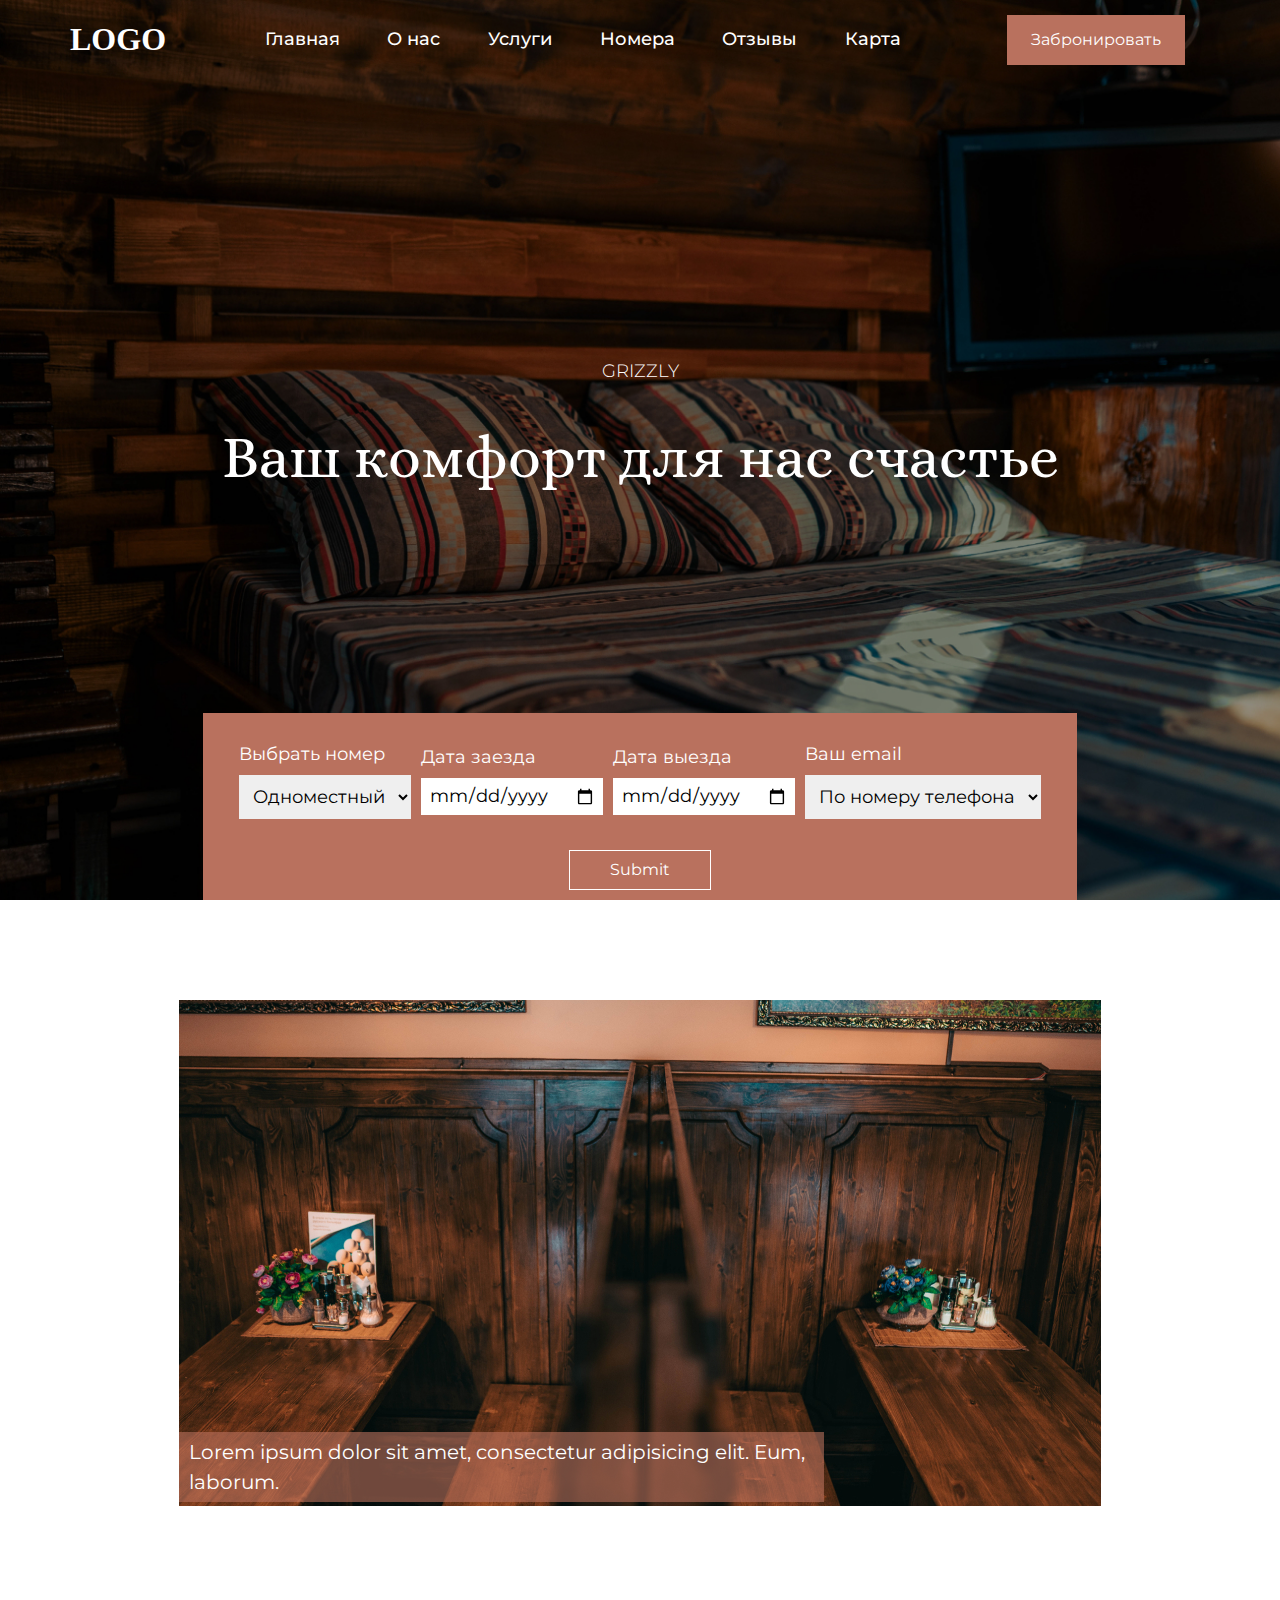
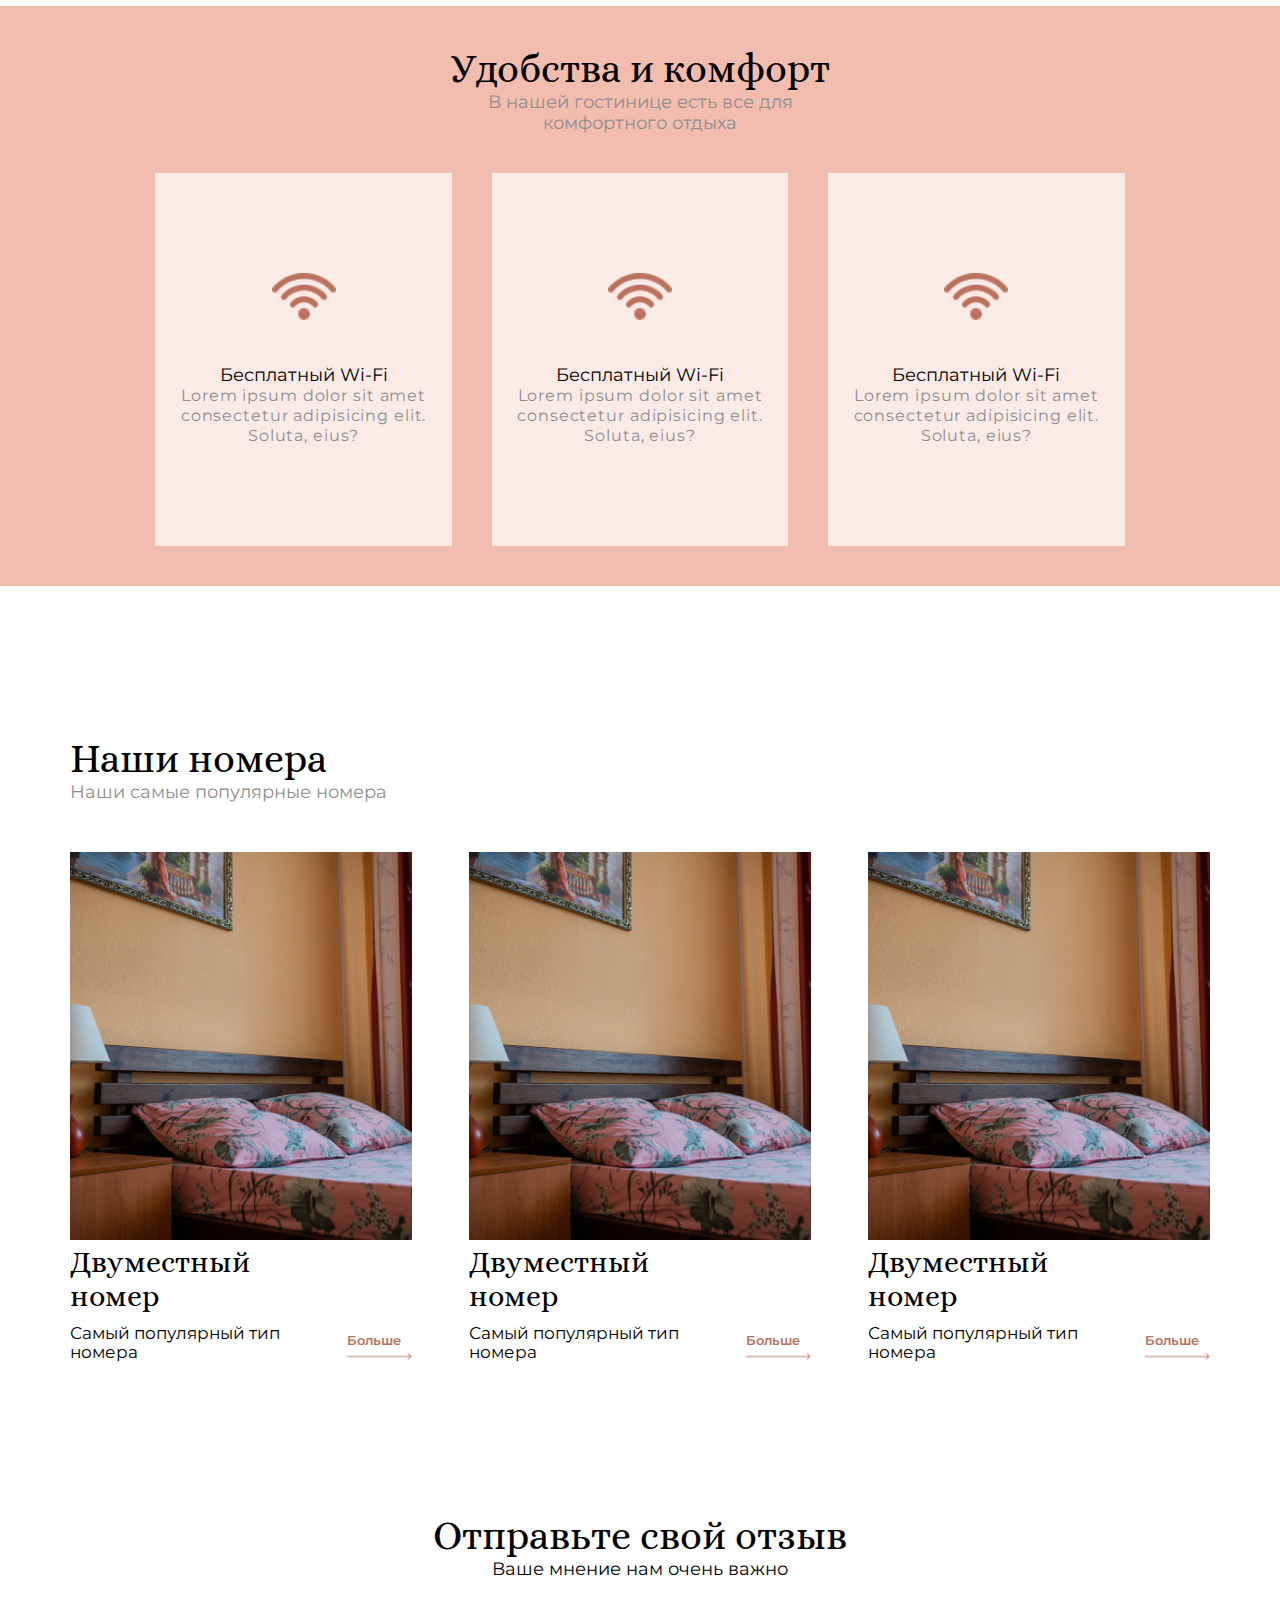
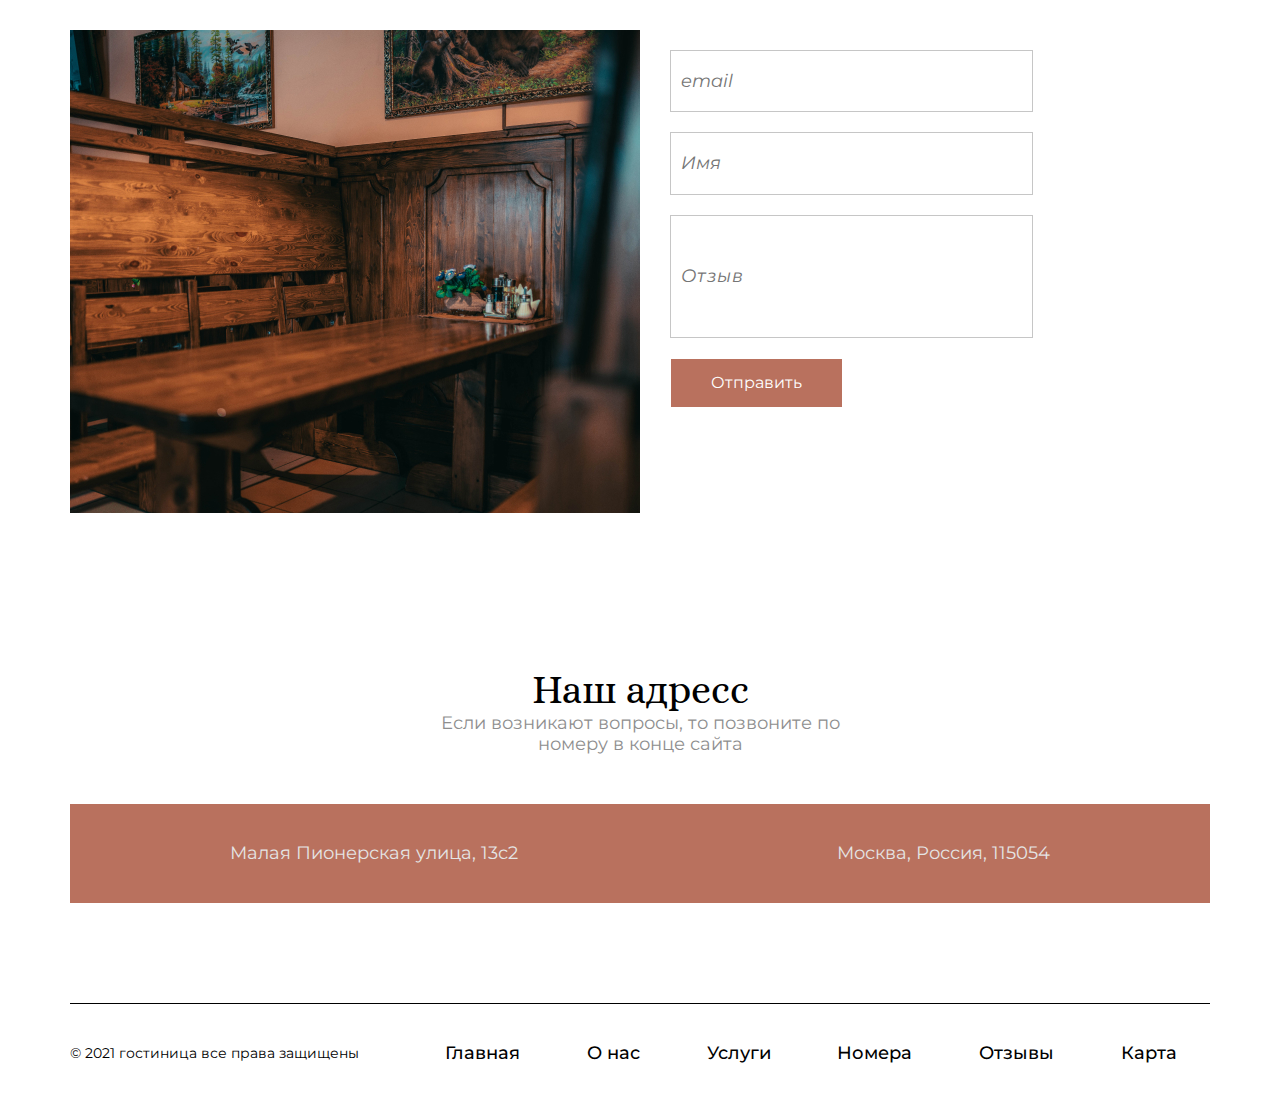
==== commit d9a18bc7: "Добавил валидацию и отправку формы." ====
--- a/index.html
+++ b/index.html
@@ -114,11 +114,11 @@
                 </div>
                 <div class="form-request__item form-request__date">
                     <p>Дата заезда</p>
-                    <input type="date">
+                    <input type="date" required>
                 </div>
                 <div class="form-request__item form-request__date">
                     <p>Дата выезда</p>
-                    <input type="date">
+                    <input type="date" required>
                 </div>
                 <div class="form-request__item">
                     <p>Ваш email</p>
@@ -287,12 +287,12 @@
                         <img src="./img/background-review.jpg" alt="">
                     </div>
                     <div class="review-content__form">
-                        <form action="" class="review-form">
-                            <input type="text" placeholder="email" class="review-form__item">
-                            <input type="text" placeholder="Имя" class="review-form__item">
-                            <input type="text" placeholder="Отзыв" class="form__review">
-
-                            <button class="review__btn">
+                        <form action="" class="review-form" id="review__btn">
+                            <input type="text" placeholder="email" class="review-form__item" required maxlength="50">
+                            <input type="text" placeholder="Имя" class="review-form__item" required maxlength="25">
+                            <input type="text" placeholder="Отзыв" class="form__review" required>
+
+                            <button class="review__btn" type="button">
                                 Отправить
                             </button>
                         </form>
@@ -356,8 +356,8 @@
         </div>
 
     </footer>
-
-
+    <script src="./js/jquery.js"></script>
+    <script src="./js/sendForm.js"></script>
 </body>
 
 </html>--- a/css/index.css
+++ b/css/index.css
@@ -118,8 +118,6 @@
     position: absolute;
     bottom: 0;
 }
-
-.form-request__wrap {}
 
 .form-request__item p {
     padding-bottom: 10px;
@@ -261,6 +259,18 @@
     text-align: center;
     letter-spacing: 0.055em;
     color: #8E8E8E;
+}
+
+.advantages-card__img img {
+    width: 25%;
+}
+
+.advantages-card__img {
+    padding-bottom: 40px;
+}
+
+.form-request_phone {
+    display: none;
 }
 
 .rooms {
